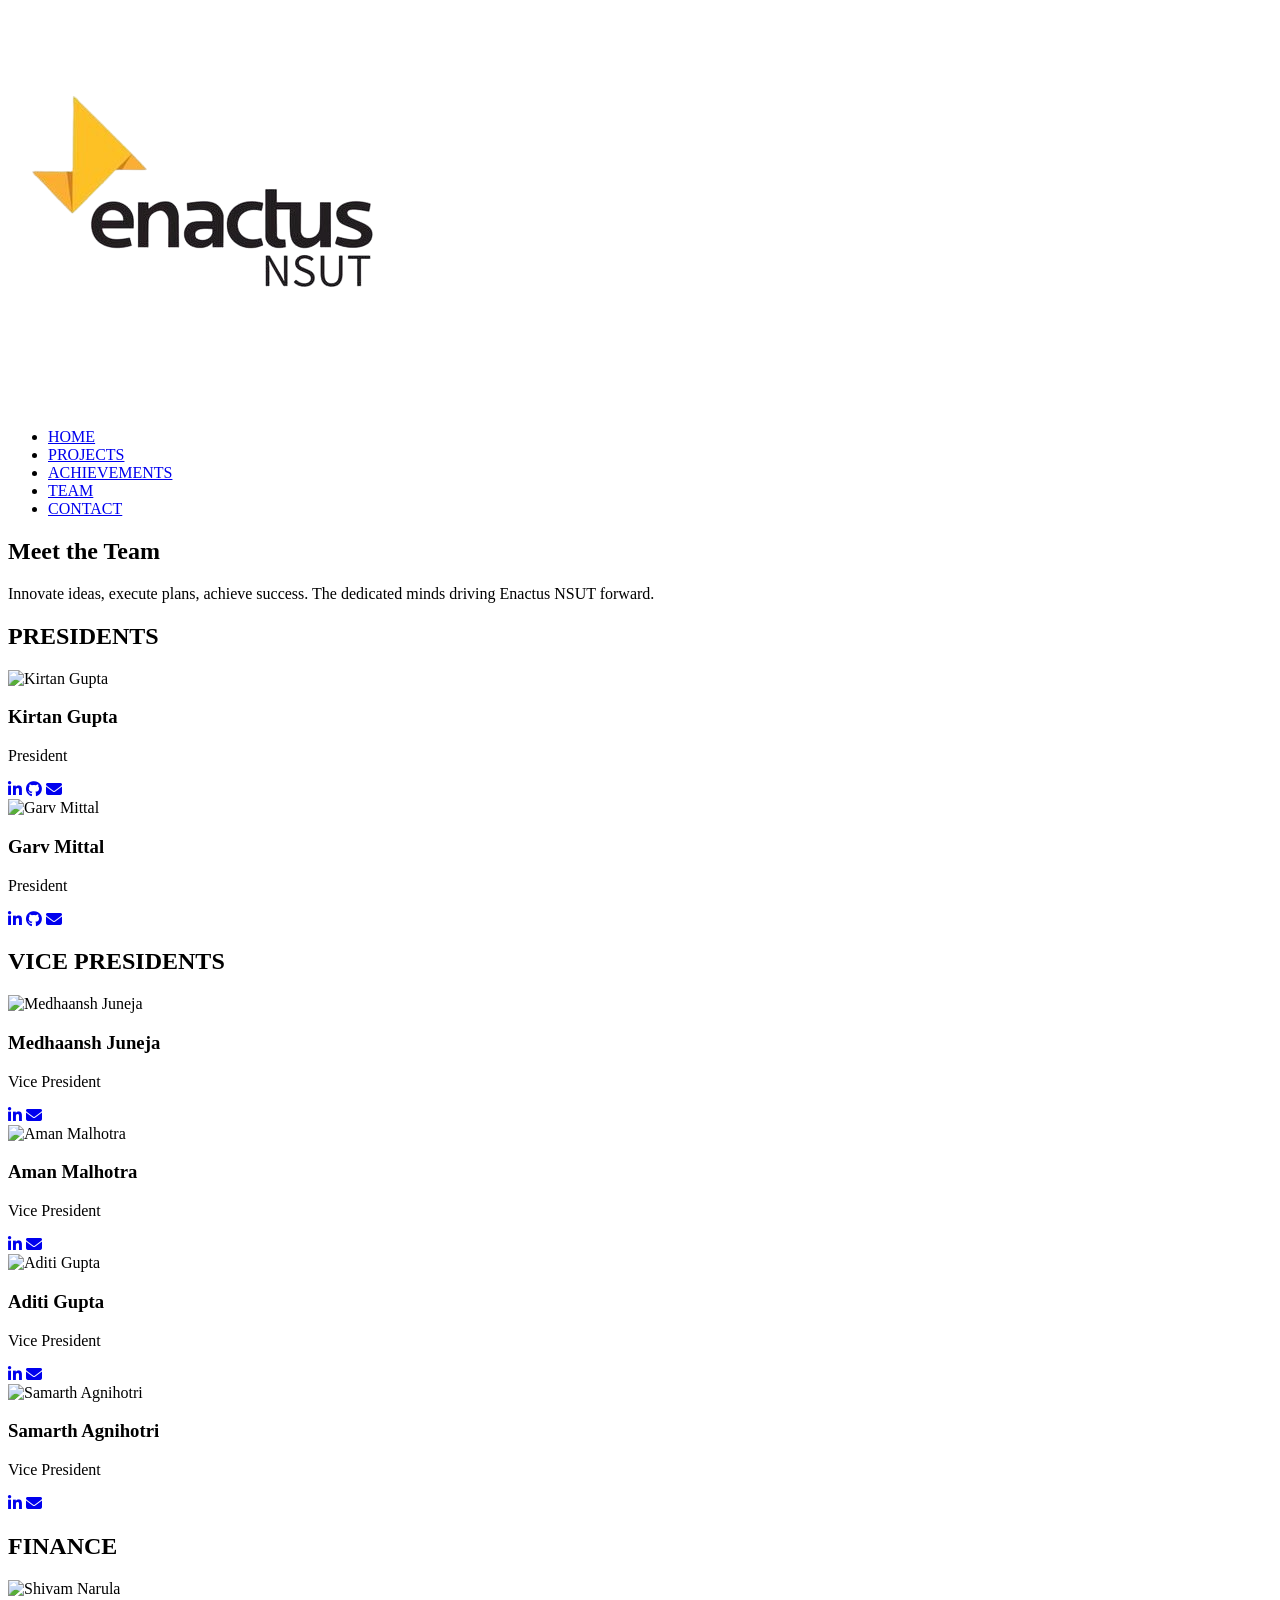
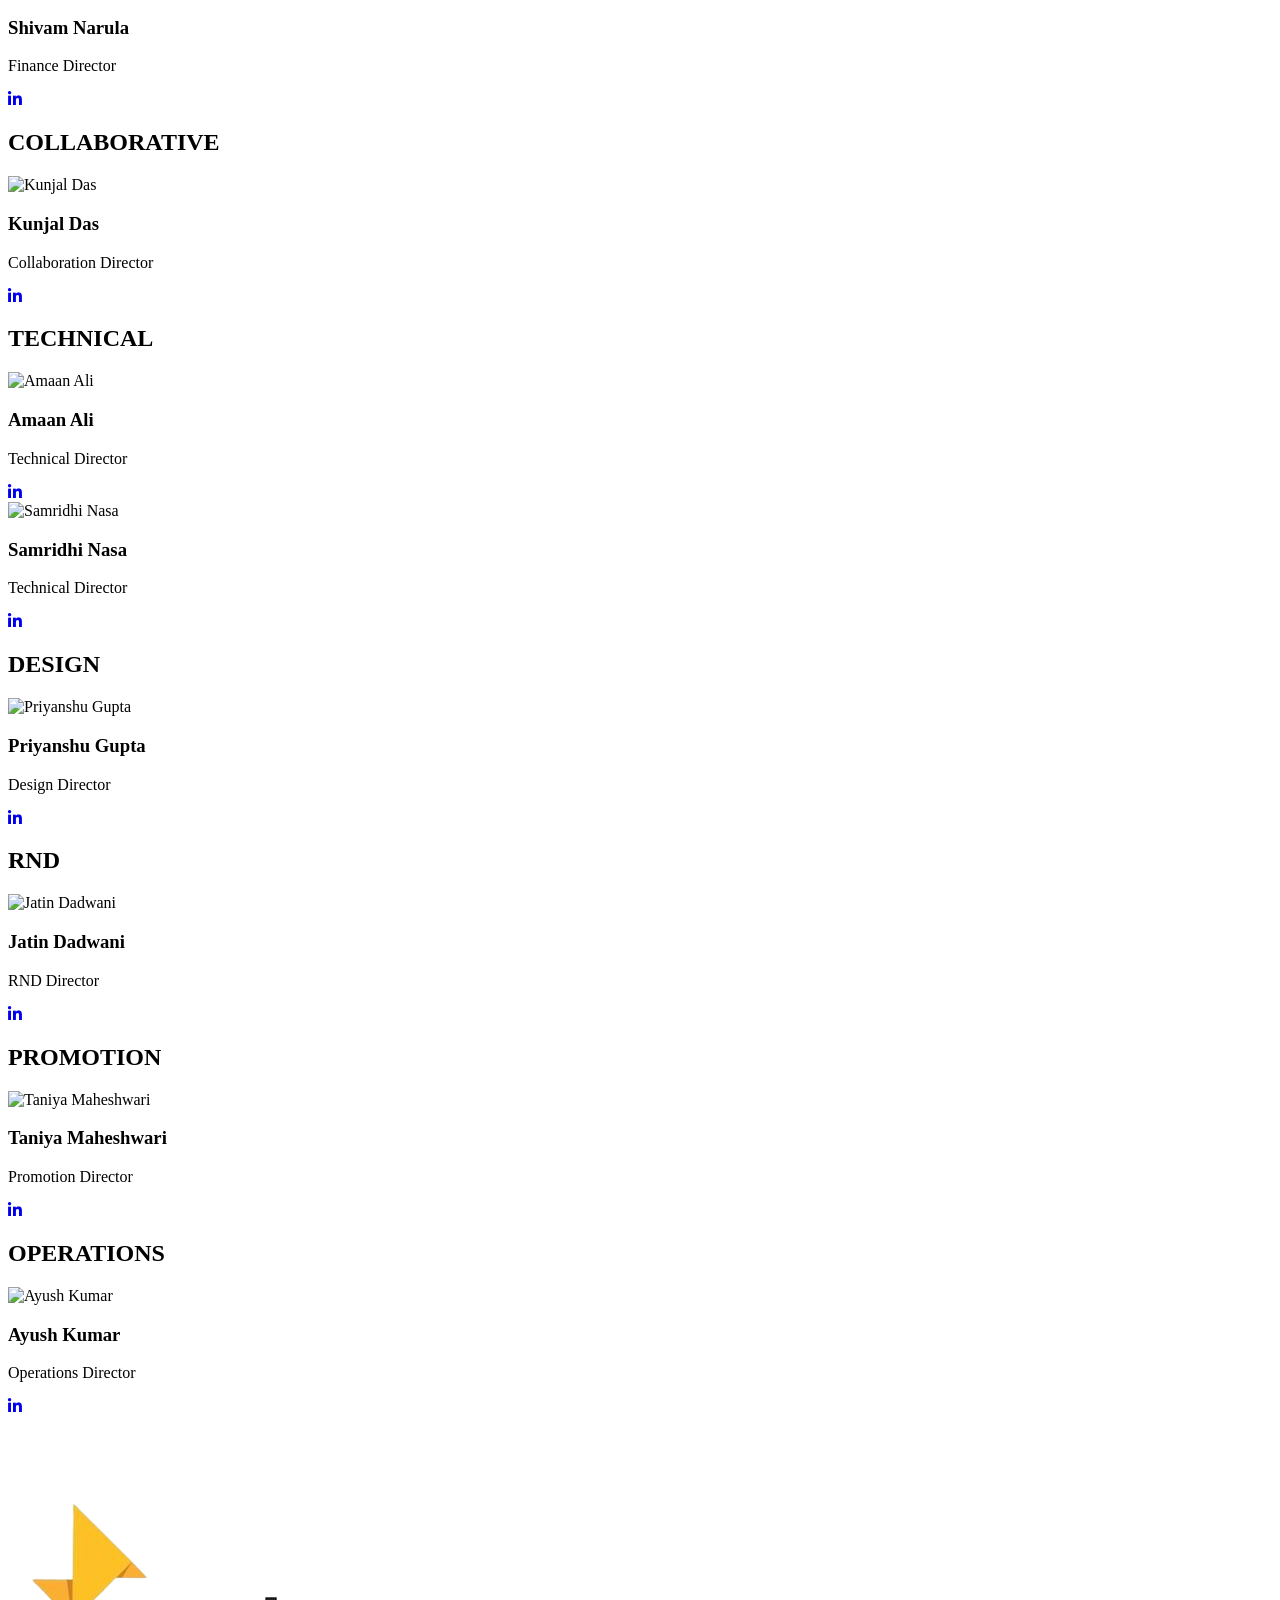
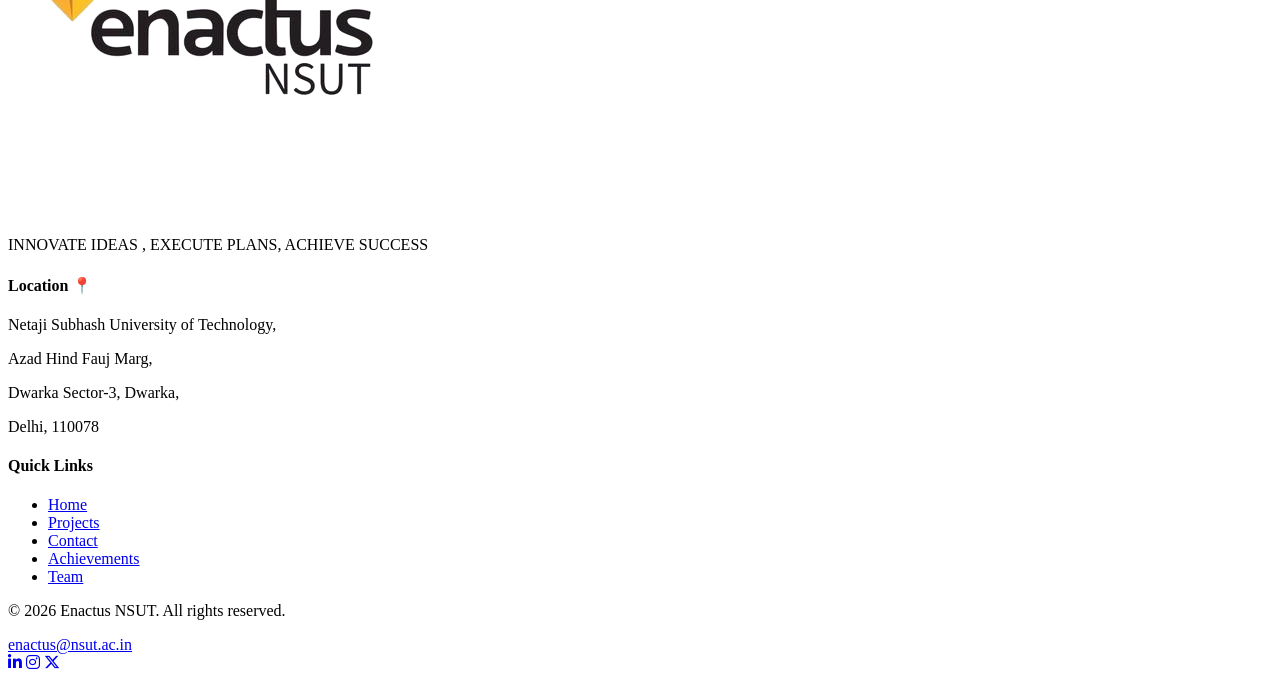
==== index.html @ 81d7d092 "Rename Team page redesign.html to index.html" ====
<!DOCTYPE html>
<html lang="en">
<head>
    <meta charset="UTF-8">
    <meta name="viewport" content="width=device-width, initial-scale=1.0">
    <title>Enactus NSUT - Team</title>
    <link rel="stylesheet" href="style.css">
    <link rel="stylesheet" href="https://cdnjs.cloudflare.com/ajax/libs/font-awesome/6.4.0/css/all.min.css">
</head>
<body>

<header class="navbar">
    <div class="container nav-container">
        <a href="#" class="nav-logo">
            <img src="enacLogo.jpg" alt="Enactus NSUT Logo">
        </a>
        <nav>
            <ul class="nav-links">
                <li><a href="#">HOME</a></li>
                <li><a href="#">PROJECTS</a></li>
                <li><a href="#">ACHIEVEMENTS</a></li>
                <li><a href="#" class="active">TEAM</a></li>
                <li><a href="#">CONTACT</a></li>
            </ul>
        </nav>
    </div>
</header>

<main>
    <section class="team-section">
        <div class="container">
            <h1 class="main-title">Meet the Team</h1>
            <p class="section-subtitle">Innovate ideas, execute plans, achieve success. The dedicated minds driving Enactus NSUT forward.</p>

            <div class="category-block">
                <h2 class="category-title">PRESIDENTS</h2>
                <div class="team-cards-grid">
                    <div class="team-card">
                        <div class="card-image"><img src="images/kirtan.JPG" alt="Kirtan Gupta"></div>
                        <div class="card-content">
                            <h3>Kirtan Gupta</h3>
                            <p class="role">President</p>
                            <div class="social-links">
                                <a href="#" class="social-icon"><i class="fab fa-linkedin-in"></i></a>
                                <a href="#" class="social-icon"><i class="fab fa-github"></i></a>
                                <a href="#" class="social-icon"><i class="fas fa-envelope"></i></a>
                            </div>
                        </div>
                    </div>
                    <div class="team-card">
                        <div class="card-image"><img src="images/garv.jpg" alt="Garv Mittal"></div>
                        <div class="card-content" >
                            <h3>Garv Mittal</h3>
                            <p class="role">President</p>
                            <div class="social-links">
                                <a href="#" class="social-icon"><i class="fab fa-linkedin-in"></i></a>
                                <a href="#" class="social-icon"><i class="fab fa-github"></i></a>
                                <a href="#" class="social-icon"><i class="fas fa-envelope"></i></a>
                            </div>
                        </div>
                    </div>
                </div>
            </div>

            <div class="category-block">
                <h2 class="category-title">VICE PRESIDENTS</h2>
                <div class="team-cards-grid">
                    <div class="team-card">
                        <div class="card-image"><img src="images/medhaansh.jpg" alt="Medhaansh Juneja"></div>
                        <div class="card-content">
                            <h3>Medhaansh Juneja</h3><p class="role">Vice President</p>
                            <div class="social-links">
                                <a href="#" class="social-icon"><i class="fab fa-linkedin-in"></i></a>
                                <a href="#" class="social-icon"><i class="fas fa-envelope"></i></a>
                            </div>
                        </div>
                    </div>
                    <div class="team-card">
                        <div class="card-image"><img src="images/aman.jpg" alt="Aman Malhotra"></div>
                        <div class="card-content">
                            <h3>Aman Malhotra</h3><p class="role">Vice President</p>
                            <div class="social-links">
                                <a href="#" class="social-icon"><i class="fab fa-linkedin-in"></i></a>
                                <a href="#" class="social-icon"><i class="fas fa-envelope"></i></a>
                            </div>
                        </div>
                    </div>
                    <div class="team-card">
                        <div class="card-image"><img src="images/aditi.jpg" alt="Aditi Gupta"></div>
                        <div class="card-content">
                            <h3>Aditi Gupta</h3><p class="role">Vice President</p>
                            <div class="social-links">
                                <a href="#" class="social-icon"><i class="fab fa-linkedin-in"></i></a>
                                <a href="#" class="social-icon"><i class="fas fa-envelope"></i></a>
                            </div>
                        </div>
                    </div>
                    <div class="team-card">
                        <div class="card-image"><img src="images/samarth.JPG" alt="Samarth Agnihotri"></div>
                        <div class="card-content">
                            <h3>Samarth Agnihotri</h3><p class="role">Vice President</p>
                            <div class="social-links">
                                <a href="#" class="social-icon"><i class="fab fa-linkedin-in"></i></a>
                                <a href="#" class="social-icon"><i class="fas fa-envelope"></i></a>
                            </div>
                        </div>
                    </div>
                </div>
            </div>

            <div class="category-block">
                <h2 class="category-title">FINANCE</h2>
                <div class="team-cards-grid">
                    <div class="team-card">
                        <div class="card-image"><img src="images/shivam.jpg" alt="Shivam Narula"></div>
                        <div class="card-content">
                            <h3>Shivam Narula</h3><p class="role">Finance Director</p>
                            <div class="social-links"><a href="#" class="social-icon"><i class="fab fa-linkedin-in"></i></a></div>
                        </div>
                    </div>
                </div>
            </div>

            <div class="category-block">
                <h2 class="category-title">COLLABORATIVE</h2>
                <div class="team-cards-grid">
                    <div class="team-card">
                        <div class="card-image"><img src="images/kunjal.jpg" alt="Kunjal Das"></div>
                        <div class="card-content">
                            <h3>Kunjal Das</h3><p class="role">Collaboration Director</p>
                            <div class="social-links"><a href="#" class="social-icon"><i class="fab fa-linkedin-in"></i></a></div>
                        </div>
                    </div>
                </div>
            </div>

            <div class="category-block">
                <h2 class="category-title">TECHNICAL</h2>
                <div class="team-cards-grid">
                    <div class="team-card">
                        <div class="card-image"><img src="images/Amaan.jpg" alt="Amaan Ali"></div>
                        <div class="card-content">
                            <h3>Amaan Ali</h3><p class="role">Technical Director</p>
                            <div class="social-links"><a href="#" class="social-icon"><i class="fab fa-linkedin-in"></i></a></div>
                        </div>
                    </div>
                    <div class="team-card">
                        <div class="card-image"><img src="images/samridhi.jpg" alt="Samridhi Nasa"></div>
                        <div class="card-content">
                            <h3>Samridhi Nasa</h3><p class="role">Technical Director</p>
                            <div class="social-links"><a href="#" class="social-icon"><i class="fab fa-linkedin-in"></i></a></div>
                        </div>
                    </div>
                </div>
            </div>

            <div class="category-block">
                <h2 class="category-title">DESIGN</h2>
                <div class="team-cards-grid">
                    <div class="team-card">
                        <div class="card-image"><img src="images/priyanshu.jpg" alt="Priyanshu Gupta"></div>
                        <div class="card-content">
                            <h3>Priyanshu Gupta</h3><p class="role">Design Director</p>
                            <div class="social-links"><a href="#" class="social-icon"><i class="fab fa-linkedin-in"></i></a></div>
                        </div>
                    </div>
                </div>
            </div>

            <div class="category-block">
                <h2 class="category-title">RND</h2>
                <div class="team-cards-grid">
                    <div class="team-card">
                        <div class="card-image"><img src="images/jatin.jpg" alt="Jatin Dadwani"></div>
                        <div class="card-content">
                            <h3>Jatin Dadwani</h3><p class="role">RND Director</p>
                            <div class="social-links"><a href="#" class="social-icon"><i class="fab fa-linkedin-in"></i></a></div>
                        </div>
                    </div>
                </div>
            </div>

            <div class="category-block">
                <h2 class="category-title">PROMOTION</h2>
                <div class="team-cards-grid">
                    <div class="team-card">
                        <div class="card-image"><img src="images/taniya.jpeg" alt="Taniya Maheshwari"></div>
                        <div class="card-content">
                            <h3>Taniya Maheshwari</h3><p class="role">Promotion Director</p>
                            <div class="social-links"><a href="#" class="social-icon"><i class="fab fa-linkedin-in"></i></a></div>
                        </div>
                    </div>
                </div>
            </div>

            <div class="category-block">
                <h2 class="category-title">OPERATIONS</h2>
                <div class="team-cards-grid">
                    <div class="team-card">
                        <div class="card-image"><img src="images/ayush.jpg" alt="Ayush Kumar"></div>
                        <div class="card-content">
                            <h3>Ayush Kumar</h3><p class="role">Operations Director</p>
                            <div class="social-links"><a href="#" class="social-icon"><i class="fab fa-linkedin-in"></i></a></div>
                        </div>
                    </div>
                </div>
            </div>

        </div>
    </section>
</main>

<footer class="footer">
    <div class="container footer-content-grid">
        <div class="footer-col logo-slogan-col">
            <div class="footer-logo">
                <img src="enacLogo.jpg" alt="Enactus NSUT Logo">
            </div>
            <p class="slogan-text">
                INNOVATE <span class="highlight">IDEAS</span> , EXECUTE <span class="highlight">PLANS</span>, ACHIEVE <span class="highlight">SUCCESS</span>
            </p>
        </div>
        <div class="footer-col location-col">
            <h4 class="footer-title">Location <span class="loc-pin">📍</span></h4>
            <p>Netaji Subhash University of Technology,</p>
            <p>Azad Hind Fauj Marg,</p>
            <p>Dwarka Sector-3, Dwarka,</p>
            <p>Delhi, 110078</p>
        </div>
        <div class="footer-col quick-links-col">
            <h4 class="footer-title">Quick Links</h4>
            <ul>
                <li><a href="#">Home</a></li>
                <li><a href="#">Projects</a></li>
                <li><a href="#">Contact</a></li>
                <li><a href="#">Achievements</a></li>
                <li><a href="#">Team</a></li>
            </ul>
        </div>
    </div>

    <div class="container footer-bottom-bar">
        <p>&copy; 2026 Enactus NSUT. All rights reserved.</p>
        <div class="contact-socials">
            <a href="mailto:enactus@nsut.ac.in">enactus@nsut.ac.in</a>
            <div class="social-icons">
                <a href="#" class="social-link"><i class="fab fa-linkedin-in"></i></a>
                <a href="#" class="social-link"><i class="fab fa-instagram"></i></a>
                <a href="#" class="social-link"><i class="fab fa-x-twitter"></i></a>
            </div>
        </div>
    </div>
</footer>

</body>
</html>
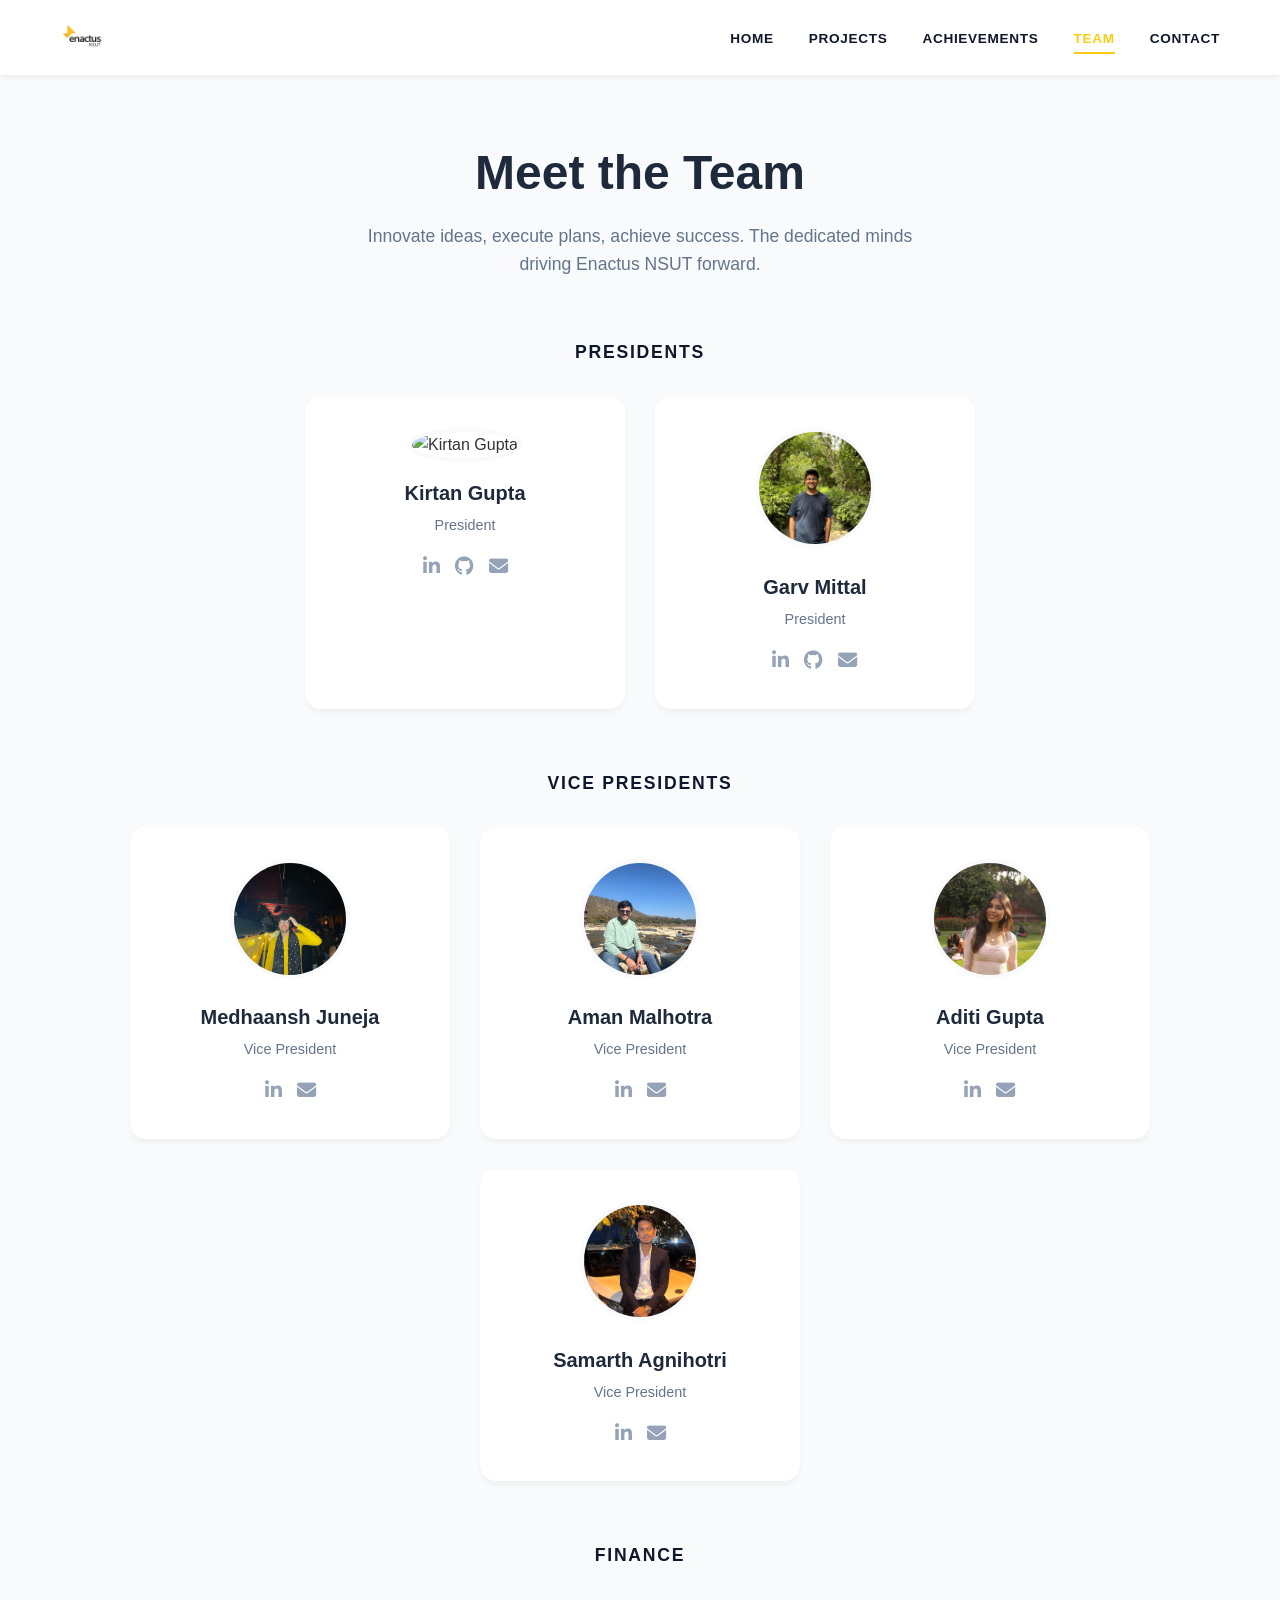
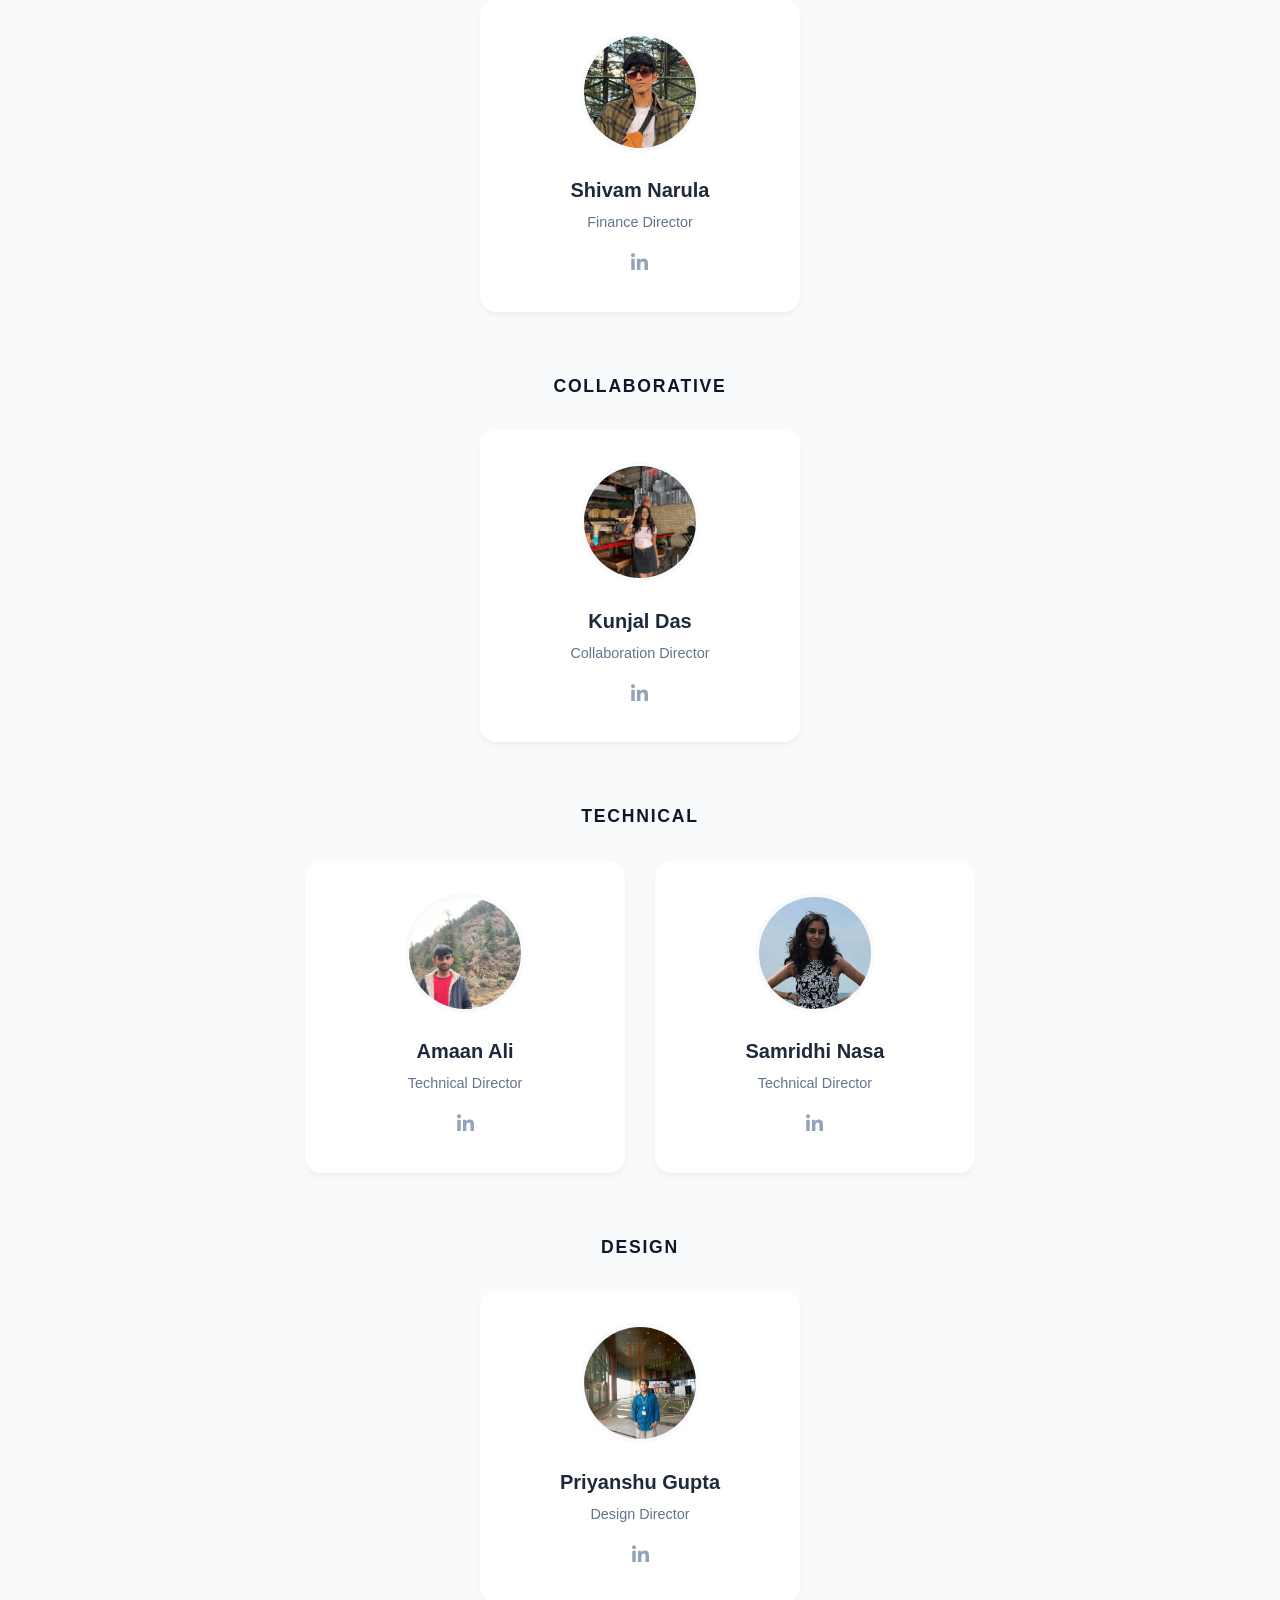
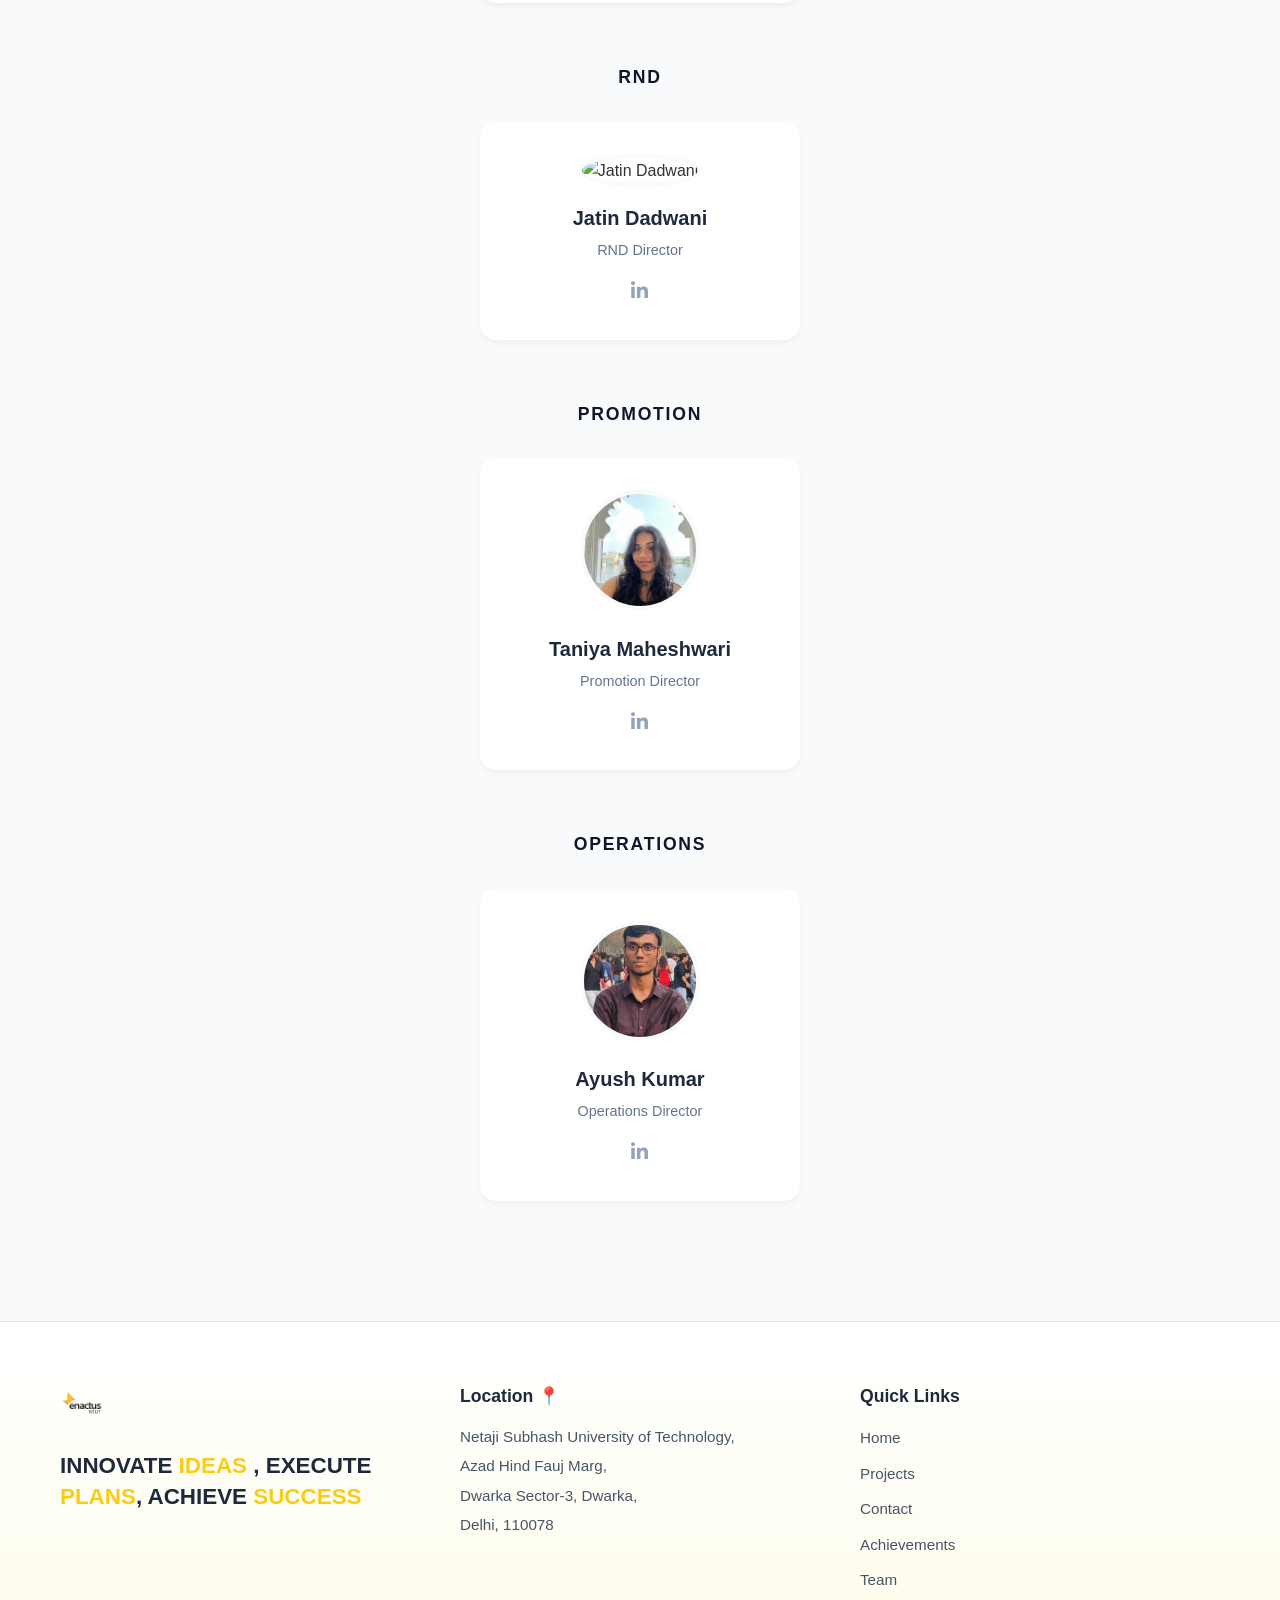
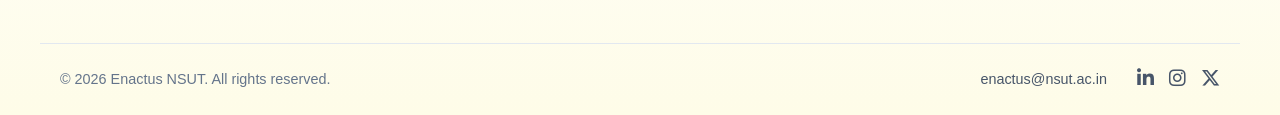
==== commit 07b71fb3: "Update image paths to use 'Images' directory" ====
--- a/index.html
+++ b/index.html
@@ -36,7 +36,7 @@
                 <h2 class="category-title">PRESIDENTS</h2>
                 <div class="team-cards-grid">
                     <div class="team-card">
-                        <div class="card-image"><img src="images/kirtan.JPG" alt="Kirtan Gupta"></div>
+                        <div class="card-image"><img src="Images/kirtan.JPG" alt="Kirtan Gupta"></div>
                         <div class="card-content">
                             <h3>Kirtan Gupta</h3>
                             <p class="role">President</p>
@@ -48,7 +48,7 @@
                         </div>
                     </div>
                     <div class="team-card">
-                        <div class="card-image"><img src="images/garv.jpg" alt="Garv Mittal"></div>
+                        <div class="card-image"><img src="Images/garv.jpg" alt="Garv Mittal"></div>
                         <div class="card-content" >
                             <h3>Garv Mittal</h3>
                             <p class="role">President</p>
@@ -66,7 +66,7 @@
                 <h2 class="category-title">VICE PRESIDENTS</h2>
                 <div class="team-cards-grid">
                     <div class="team-card">
-                        <div class="card-image"><img src="images/medhaansh.jpg" alt="Medhaansh Juneja"></div>
+                        <div class="card-image"><img src="Images/medhaansh.jpg" alt="Medhaansh Juneja"></div>
                         <div class="card-content">
                             <h3>Medhaansh Juneja</h3><p class="role">Vice President</p>
                             <div class="social-links">
@@ -76,7 +76,7 @@
                         </div>
                     </div>
                     <div class="team-card">
-                        <div class="card-image"><img src="images/aman.jpg" alt="Aman Malhotra"></div>
+                        <div class="card-image"><img src="Images/aman.jpg" alt="Aman Malhotra"></div>
                         <div class="card-content">
                             <h3>Aman Malhotra</h3><p class="role">Vice President</p>
                             <div class="social-links">
@@ -86,7 +86,7 @@
                         </div>
                     </div>
                     <div class="team-card">
-                        <div class="card-image"><img src="images/aditi.jpg" alt="Aditi Gupta"></div>
+                        <div class="card-image"><img src="Images/aditi.jpg" alt="Aditi Gupta"></div>
                         <div class="card-content">
                             <h3>Aditi Gupta</h3><p class="role">Vice President</p>
                             <div class="social-links">
@@ -96,7 +96,7 @@
                         </div>
                     </div>
                     <div class="team-card">
-                        <div class="card-image"><img src="images/samarth.JPG" alt="Samarth Agnihotri"></div>
+                        <div class="card-image"><img src="Images/samarth.JPG" alt="Samarth Agnihotri"></div>
                         <div class="card-content">
                             <h3>Samarth Agnihotri</h3><p class="role">Vice President</p>
                             <div class="social-links">
@@ -112,7 +112,7 @@
                 <h2 class="category-title">FINANCE</h2>
                 <div class="team-cards-grid">
                     <div class="team-card">
-                        <div class="card-image"><img src="images/shivam.jpg" alt="Shivam Narula"></div>
+                        <div class="card-image"><img src="Images/shivam.jpg" alt="Shivam Narula"></div>
                         <div class="card-content">
                             <h3>Shivam Narula</h3><p class="role">Finance Director</p>
                             <div class="social-links"><a href="#" class="social-icon"><i class="fab fa-linkedin-in"></i></a></div>
@@ -125,7 +125,7 @@
                 <h2 class="category-title">COLLABORATIVE</h2>
                 <div class="team-cards-grid">
                     <div class="team-card">
-                        <div class="card-image"><img src="images/kunjal.jpg" alt="Kunjal Das"></div>
+                        <div class="card-image"><img src="Images/kunjal.jpg" alt="Kunjal Das"></div>
                         <div class="card-content">
                             <h3>Kunjal Das</h3><p class="role">Collaboration Director</p>
                             <div class="social-links"><a href="#" class="social-icon"><i class="fab fa-linkedin-in"></i></a></div>
@@ -138,14 +138,14 @@
                 <h2 class="category-title">TECHNICAL</h2>
                 <div class="team-cards-grid">
                     <div class="team-card">
-                        <div class="card-image"><img src="images/Amaan.jpg" alt="Amaan Ali"></div>
+                        <div class="card-image"><img src="Images/Amaan.jpg" alt="Amaan Ali"></div>
                         <div class="card-content">
                             <h3>Amaan Ali</h3><p class="role">Technical Director</p>
                             <div class="social-links"><a href="#" class="social-icon"><i class="fab fa-linkedin-in"></i></a></div>
                         </div>
                     </div>
                     <div class="team-card">
-                        <div class="card-image"><img src="images/samridhi.jpg" alt="Samridhi Nasa"></div>
+                        <div class="card-image"><img src="Images/samridhi.jpg" alt="Samridhi Nasa"></div>
                         <div class="card-content">
                             <h3>Samridhi Nasa</h3><p class="role">Technical Director</p>
                             <div class="social-links"><a href="#" class="social-icon"><i class="fab fa-linkedin-in"></i></a></div>
@@ -158,7 +158,7 @@
                 <h2 class="category-title">DESIGN</h2>
                 <div class="team-cards-grid">
                     <div class="team-card">
-                        <div class="card-image"><img src="images/priyanshu.jpg" alt="Priyanshu Gupta"></div>
+                        <div class="card-image"><img src="Images/priyanshu.jpg" alt="Priyanshu Gupta"></div>
                         <div class="card-content">
                             <h3>Priyanshu Gupta</h3><p class="role">Design Director</p>
                             <div class="social-links"><a href="#" class="social-icon"><i class="fab fa-linkedin-in"></i></a></div>
@@ -171,7 +171,7 @@
                 <h2 class="category-title">RND</h2>
                 <div class="team-cards-grid">
                     <div class="team-card">
-                        <div class="card-image"><img src="images/jatin.jpg" alt="Jatin Dadwani"></div>
+                        <div class="card-image"><img src="Images/jatin.jpg" alt="Jatin Dadwani"></div>
                         <div class="card-content">
                             <h3>Jatin Dadwani</h3><p class="role">RND Director</p>
                             <div class="social-links"><a href="#" class="social-icon"><i class="fab fa-linkedin-in"></i></a></div>
@@ -184,7 +184,7 @@
                 <h2 class="category-title">PROMOTION</h2>
                 <div class="team-cards-grid">
                     <div class="team-card">
-                        <div class="card-image"><img src="images/taniya.jpeg" alt="Taniya Maheshwari"></div>
+                        <div class="card-image"><img src="Images/taniya.jpeg" alt="Taniya Maheshwari"></div>
                         <div class="card-content">
                             <h3>Taniya Maheshwari</h3><p class="role">Promotion Director</p>
                             <div class="social-links"><a href="#" class="social-icon"><i class="fab fa-linkedin-in"></i></a></div>
@@ -197,7 +197,7 @@
                 <h2 class="category-title">OPERATIONS</h2>
                 <div class="team-cards-grid">
                     <div class="team-card">
-                        <div class="card-image"><img src="images/ayush.jpg" alt="Ayush Kumar"></div>
+                        <div class="card-image"><img src="Images/ayush.jpg" alt="Ayush Kumar"></div>
                         <div class="card-content">
                             <h3>Ayush Kumar</h3><p class="role">Operations Director</p>
                             <div class="social-links"><a href="#" class="social-icon"><i class="fab fa-linkedin-in"></i></a></div>
--- a/style.css
+++ b/style.css
@@ -0,0 +1,99 @@
+/* --- Global Styles --- */
+* { box-sizing: border-box; margin: 0; padding: 0; }
+body { font-family: 'Segoe UI', Tahoma, Geneva, Verdana, sans-serif; color: #333; line-height: 1.6; background-color: #f8fafc; }
+.container { max-width: 1200px; margin: 0 auto; padding: 0 20px; }
+
+/* --- Navigation Bar --- */
+.navbar { background-color: #ffffff; box-shadow: 0 4px 6px -1px rgba(0, 0, 0, 0.05); position: sticky; top: 0; z-index: 1000; padding: 15px 0; }
+.nav-container { display: flex; justify-content: space-between; align-items: center; }
+.nav-logo img { height: 45px; width: auto; display: block; }
+.nav-links { list-style: none; display: flex; gap: 35px; margin: 0; padding: 0; }
+.nav-links a { text-decoration: none; color: #0f172a; font-weight: 600; font-size: 0.85rem; letter-spacing: 0.05em; padding-bottom: 6px; border-bottom: 2px solid transparent; transition: all 0.2s ease; }
+.nav-links a:hover, .nav-links a.active { color: #facc15; }
+.nav-links a.active { border-bottom: 2px solid #facc15; }
+
+/* --- Team Section --- */
+.team-section { padding: 60px 0; text-align: center; }
+.main-title { font-size: 3rem; font-weight: 700; margin-bottom: 10px; color: #1e293b; }
+.section-subtitle { font-size: 1.1rem; color: #64748b; margin-bottom: 60px; max-width: 600px; margin-left: auto; margin-right: auto; }
+
+/* --- Category Blocks --- */
+.category-block { margin-bottom: 60px; }
+.category-title { font-size: 1.1rem; color: #0f172a; letter-spacing: 0.1em; margin-bottom: 30px; text-transform: uppercase; font-weight: 700; }
+
+
+.team-cards-grid {
+    display: flex;
+    flex-wrap: wrap;
+    justify-content: center; 
+    gap: 30px;
+}
+/* --- Team Card Styling --- */
+.team-card {
+    width: 100%;
+    max-width: 320px;
+    border: 2px solid transparent;
+    border-radius: 16px;
+    padding: 30px 20px;
+    background-color: white;
+    box-shadow: 0 4px 6px -1px rgba(0, 0, 0, 0.05);
+    transition: all 0.3s cubic-bezier(0.4, 0, 0.2, 1);
+    display: flex;
+    flex-direction: column;
+    align-items: center;
+}
+
+
+.team-card:hover {
+    transform: translateY(-8px);
+    border: 2px solid #facc15; 
+    box-shadow: 0 10px 25px -5px rgba(250, 204, 21, 0.3); 
+}
+.active-card { border: 2px solid #facc15; box-shadow: 0 10px 25px -5px rgba(250, 204, 21, 0.3); }
+.team-card:hover { transform: translateY(-8px); box-shadow: 0 20px 25px -5px rgba(0, 0, 0, 0.1), 0 10px 10px -5px rgba(0, 0, 0, 0.04); }
+
+.card-image img { width: 120px; height: 120px; border-radius: 50%; object-fit: cover; border: 4px solid #f8fafc; margin-bottom: 15px; }
+.card-content h3 { font-size: 1.25rem; color: #1e293b; margin-bottom: 5px; font-weight: 600; }
+.card-content .role { color: #64748b; margin-bottom: 15px; font-size: 0.9rem; font-weight: 500; }
+
+.social-links { display: flex; justify-content: center; gap: 15px; margin-top: auto; }
+.social-icon { color: #94a3b8; font-size: 1.2rem; transition: color 0.2s, transform 0.2s; }
+.social-icon:hover { color: #1e293b; transform: scale(1.1); }
+
+/* --- Footer --- */
+.footer { background-color: #fefce8; background-image: linear-gradient(to bottom, #ffffff, #fefce8); color: #333; padding: 60px 0 20px 0; border-top: 1px solid #e2e8f0; }
+.footer-content-grid { display: flex; justify-content: space-between; flex-wrap: wrap; gap: 40px; margin-bottom: 40px; }
+.footer-col { flex: 1; min-width: 250px; }
+.logo-slogan-col { display: flex; flex-direction: column; align-items: flex-start; }
+.footer-logo img { height: 45px; margin-bottom: 15px; }
+.slogan-text { font-weight: 700; font-size: 1.4rem; color: #1e293b; line-height: 1.4; }
+.highlight { color: #facc15; }
+
+.location-col p { font-size: 0.95rem; color: #475569; margin-bottom: 5px; }
+.footer-title { font-weight: 700; font-size: 1.1rem; color: #1e293b; margin-bottom: 15px; }
+
+.quick-links-col ul { list-style: none; }
+.quick-links-col ul li { margin-bottom: 10px; }
+.quick-links-col ul a { text-decoration: none; color: #475569; font-size: 0.95rem; transition: color 0.2s; }
+.quick-links-col ul a:hover { color: #facc15; }
+
+.footer-bottom-bar { border-top: 1px solid #e2e8f0; padding-top: 20px; display: flex; justify-content: space-between; align-items: center; font-size: 0.9rem; color: #64748b; flex-wrap: wrap; gap: 20px;}
+.contact-socials { display: flex; align-items: center; gap: 30px; }
+.contact-socials a { text-decoration: none; color: #475569; transition: color 0.2s; }
+.contact-socials a:hover { color: #facc15; }
+.social-icons { display: flex; gap: 15px; }
+.social-link { color: #0ea5e9; font-size: 1.2rem; transition: transform 0.2s; }
+.social-link:hover { transform: scale(1.15); }
+
+/* --- Responsive Adjustments --- */
+@media (max-width: 1024px) {
+    /* 2 columns on tablets */
+    .team-cards-grid { grid-template-columns: repeat(2, minmax(250px, 320px)); }
+}
+@media (max-width: 768px) {
+    /* 1 column on phones */
+    .team-cards-grid { grid-template-columns: 1fr; max-width: 350px; }
+    .nav-links { display: none; /* Add mobile menu logic here later */ }
+    .footer-content-grid { flex-direction: column; }
+    .footer-bottom-bar { flex-direction: column; text-align: center; }
+}
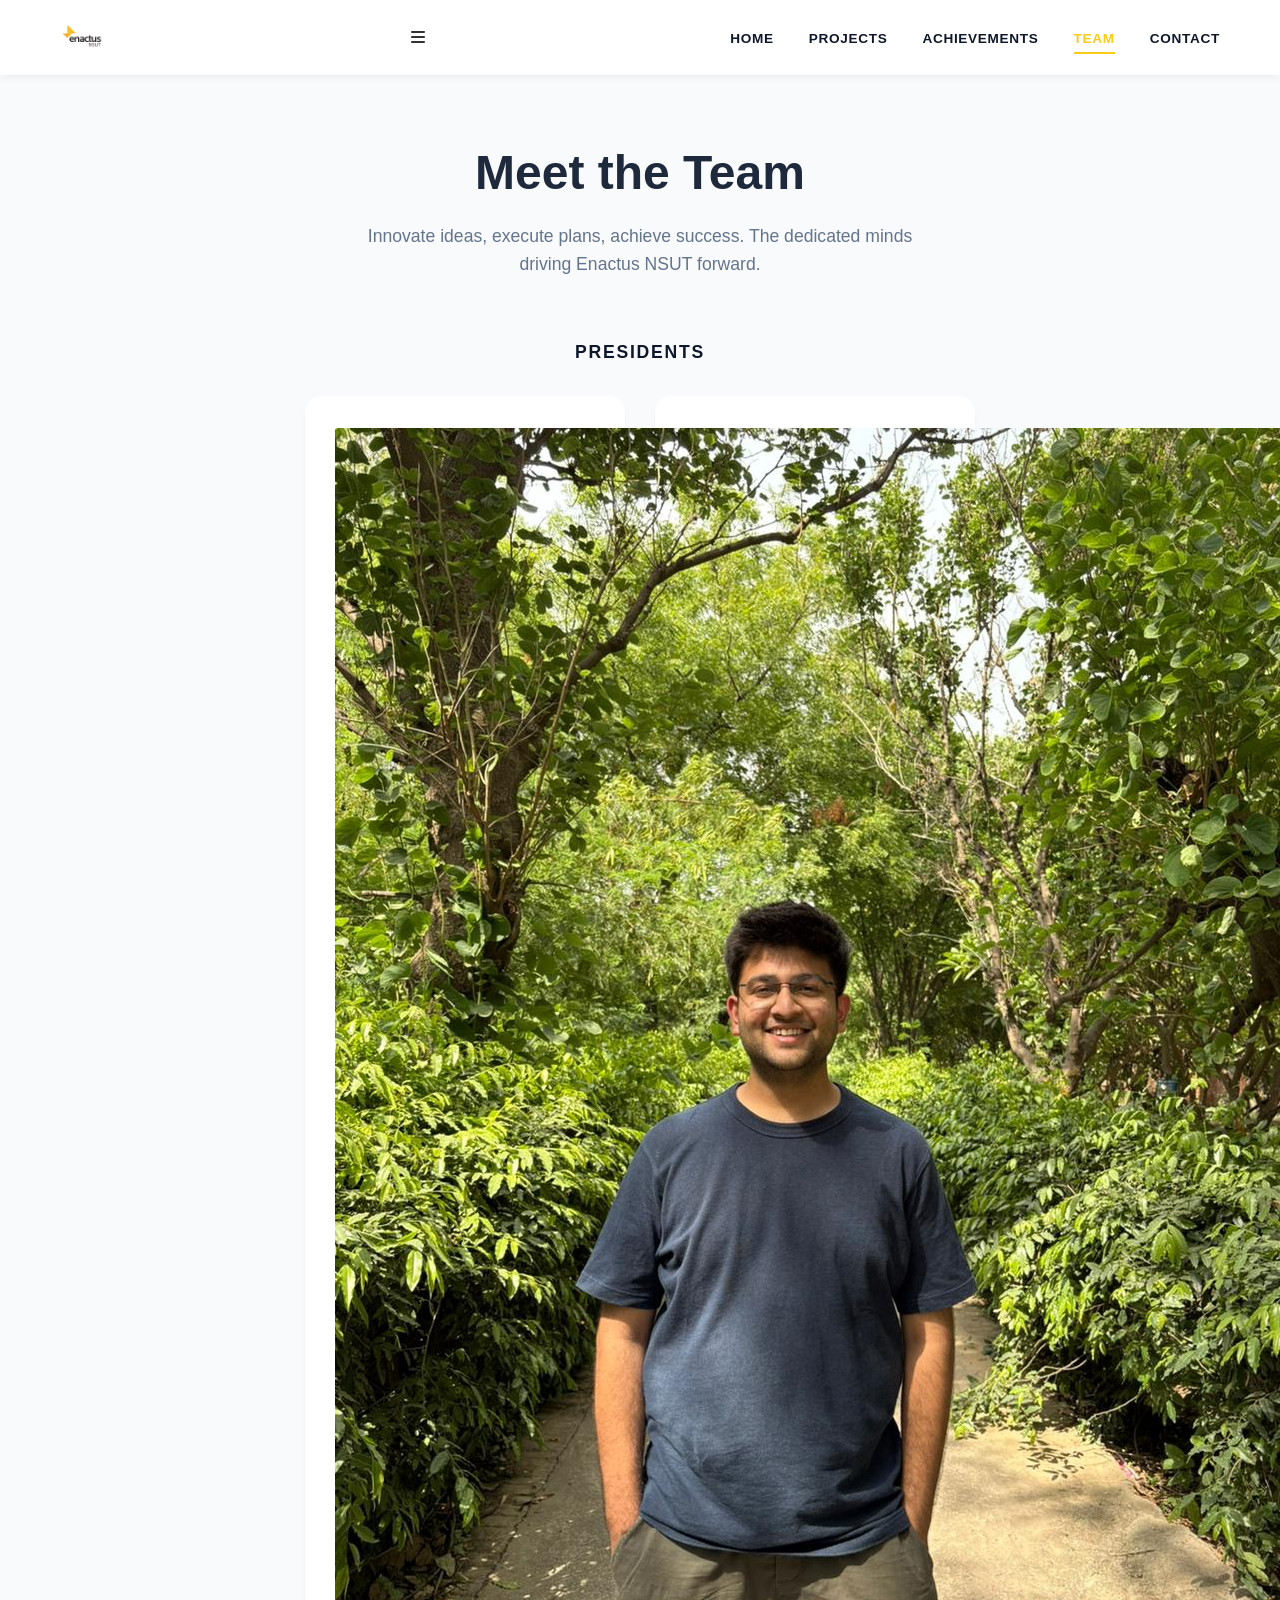
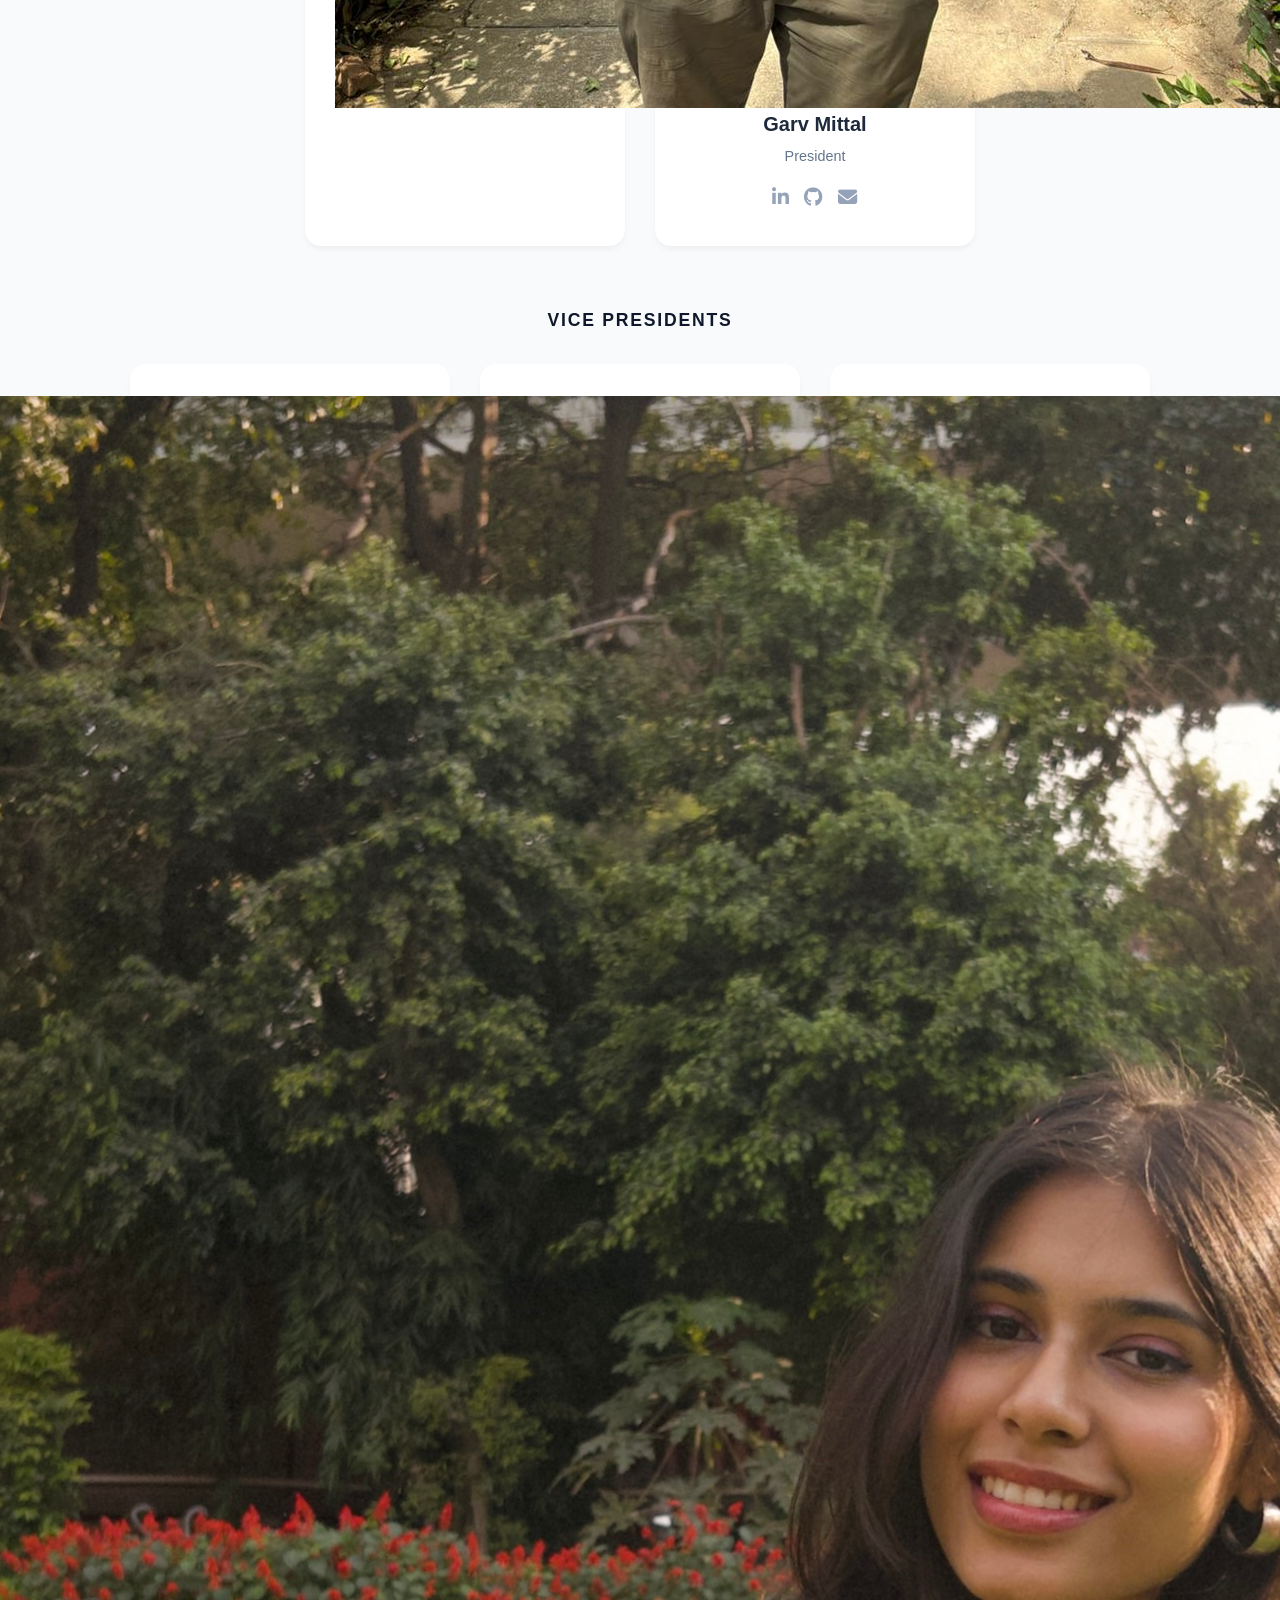
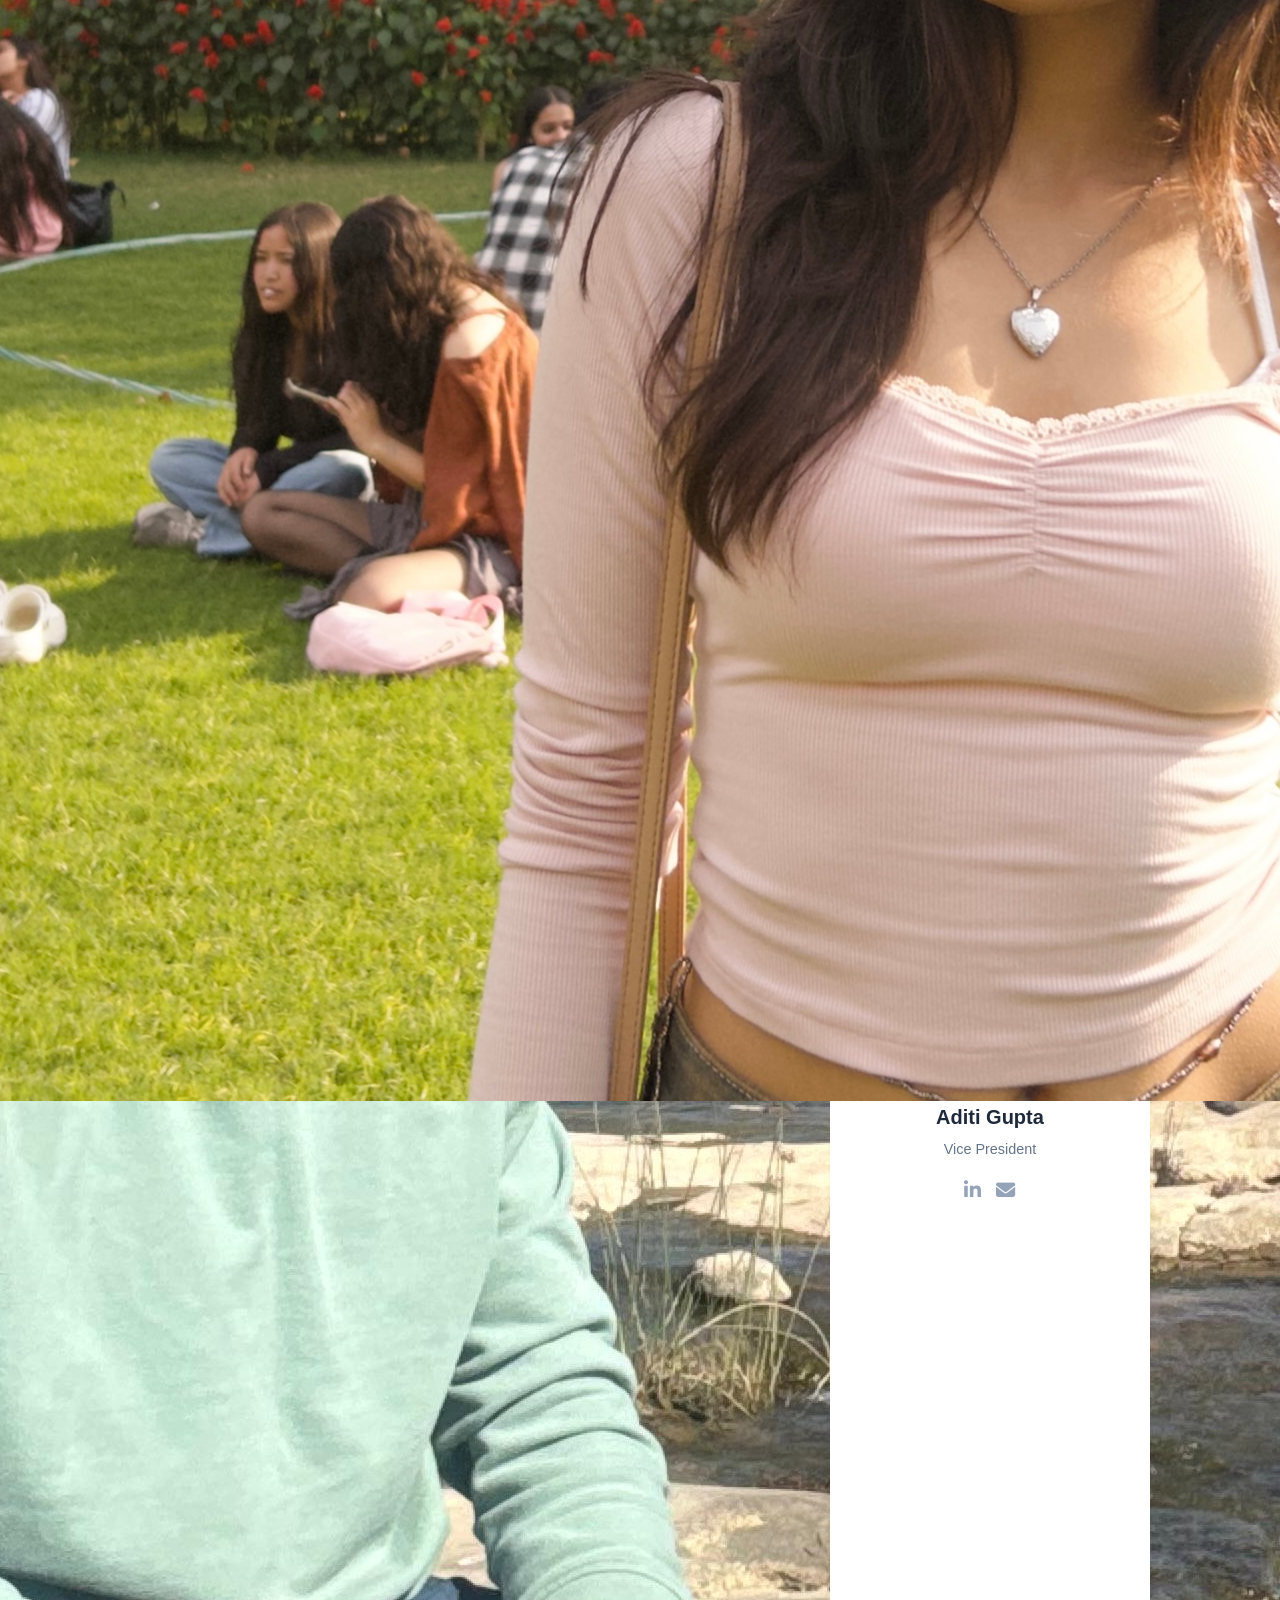
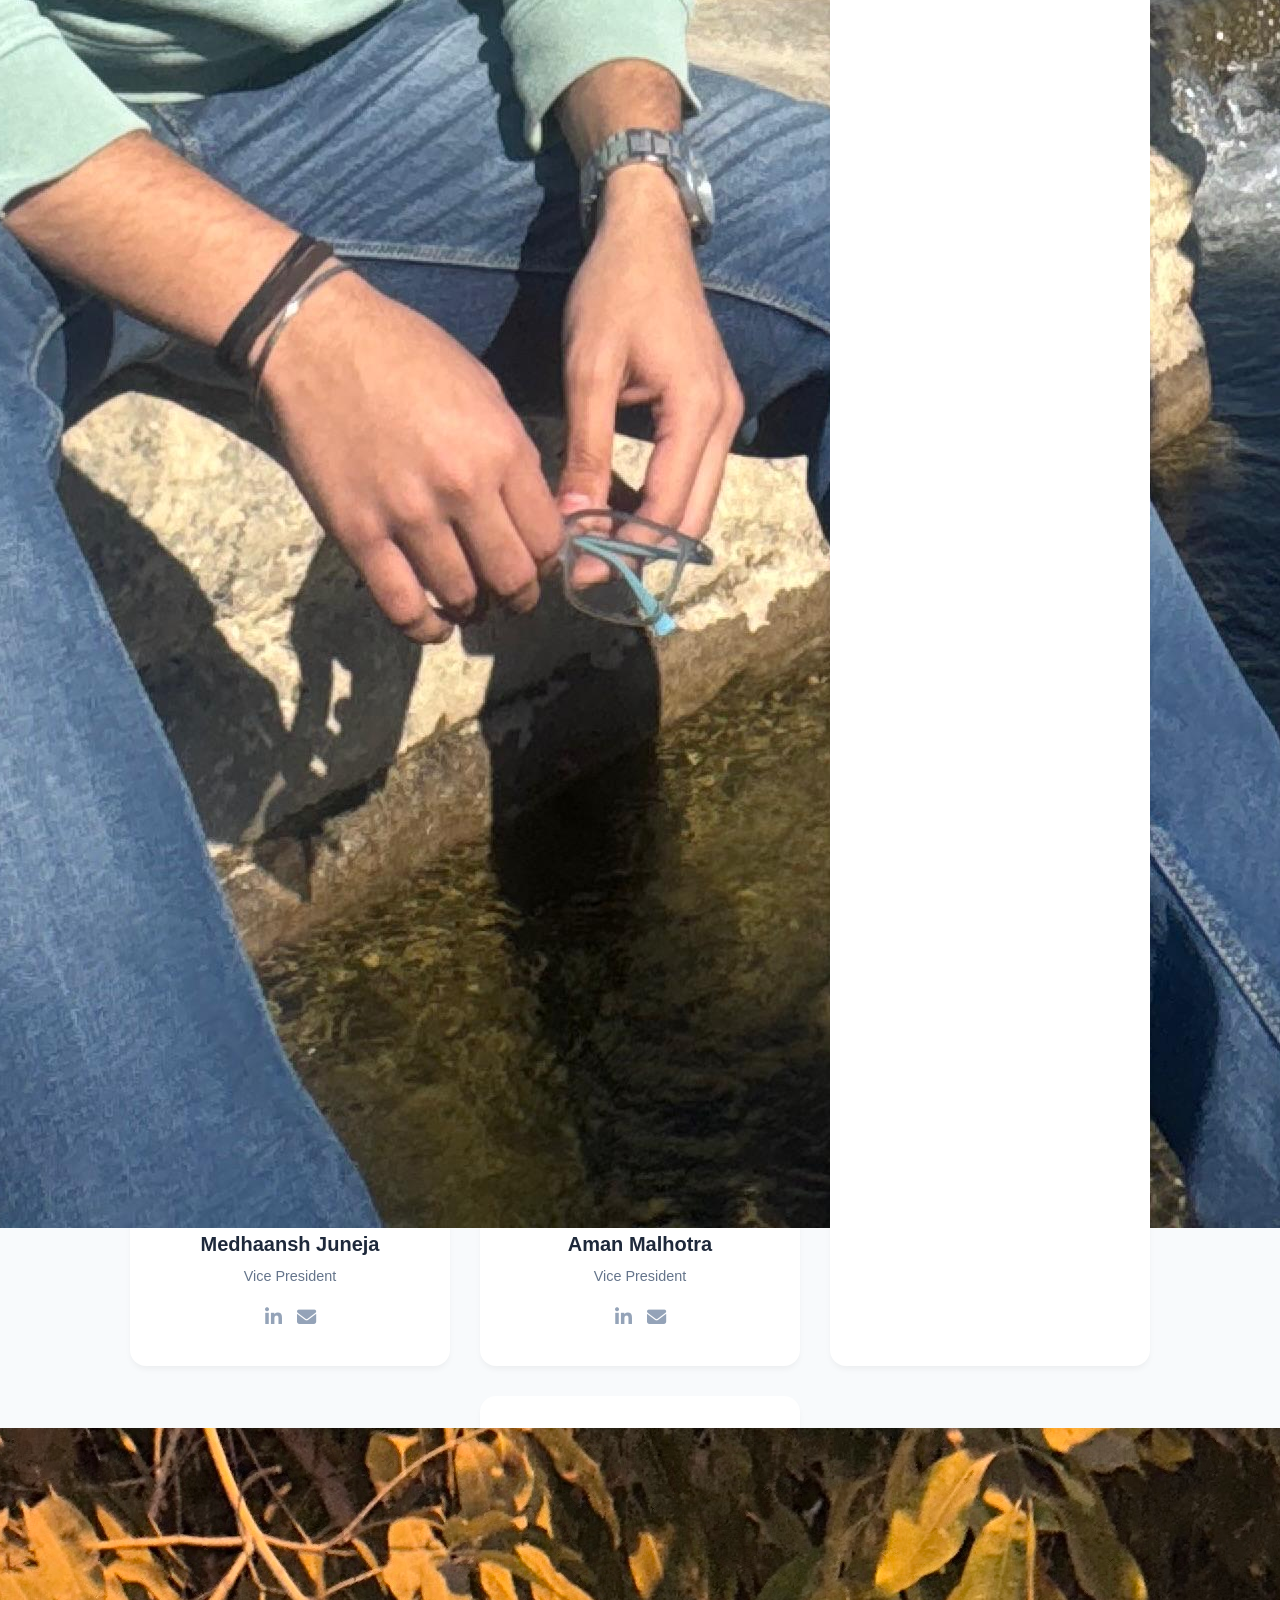
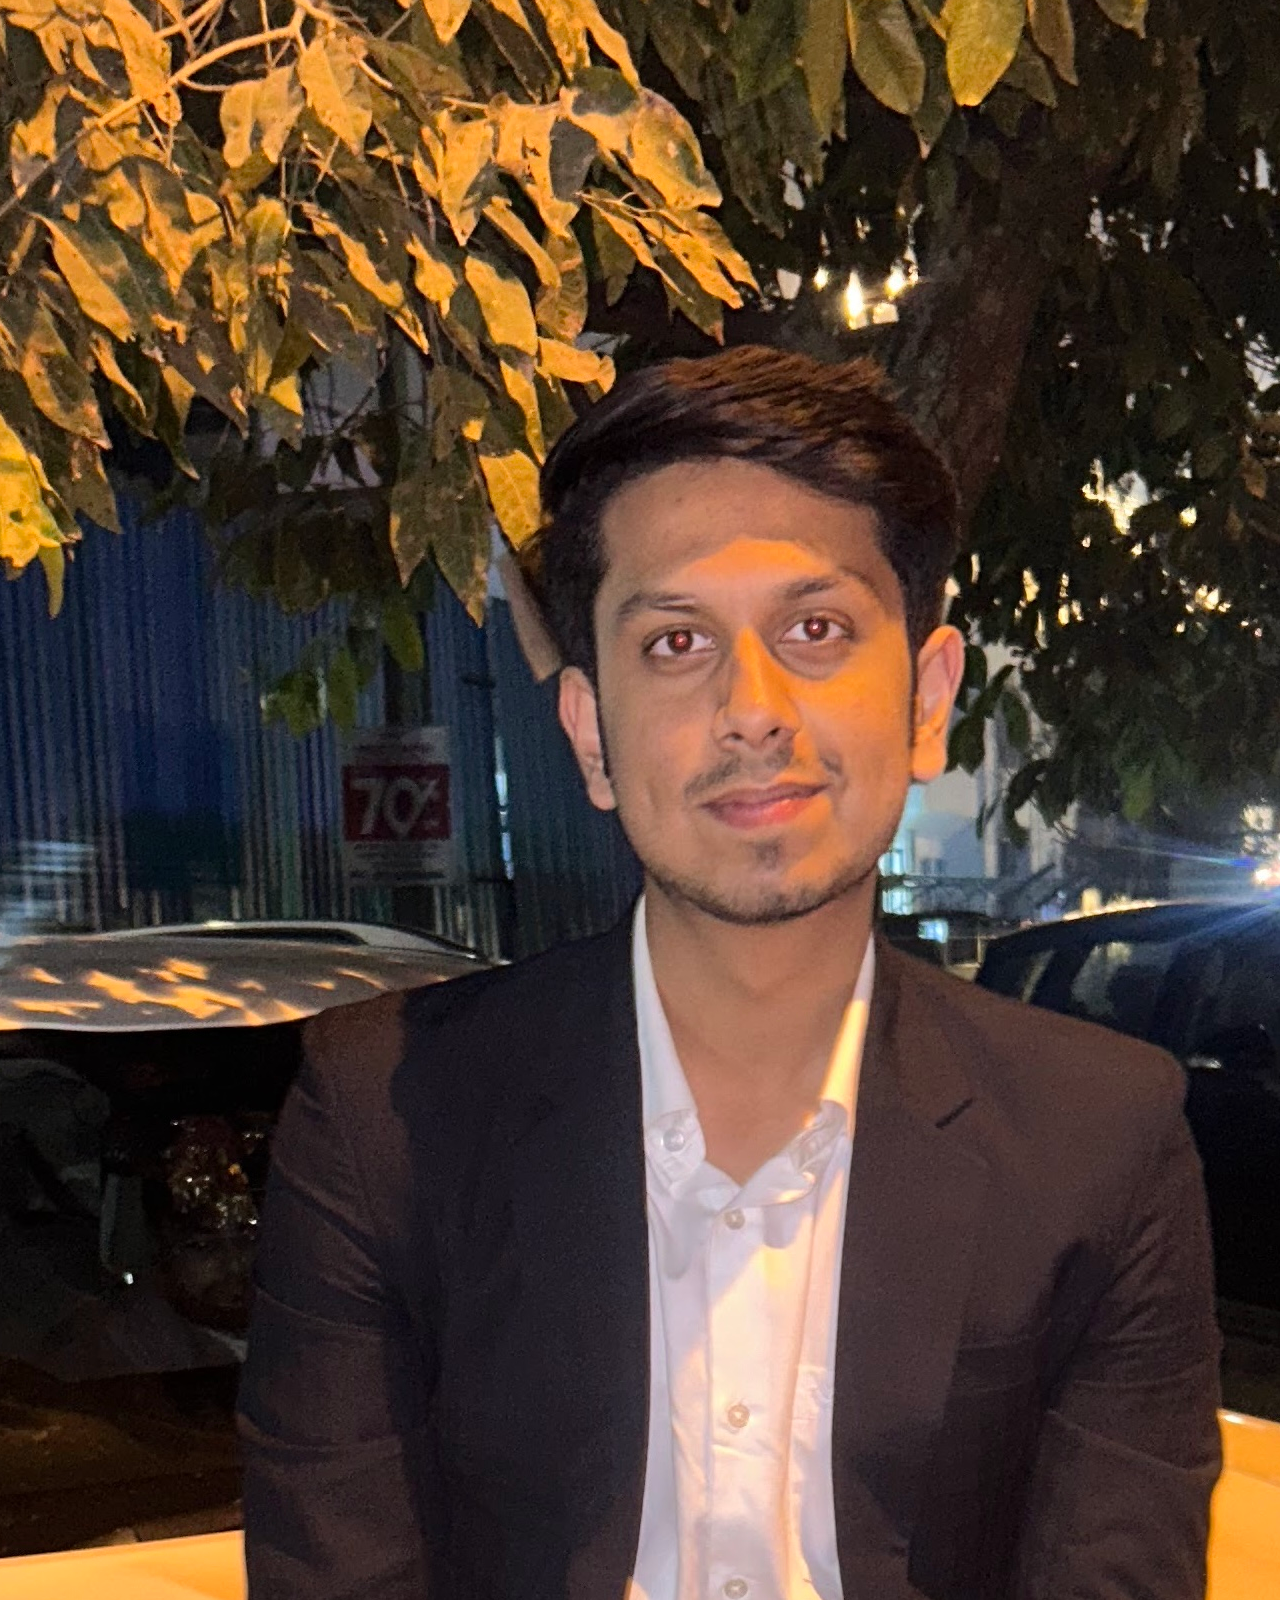
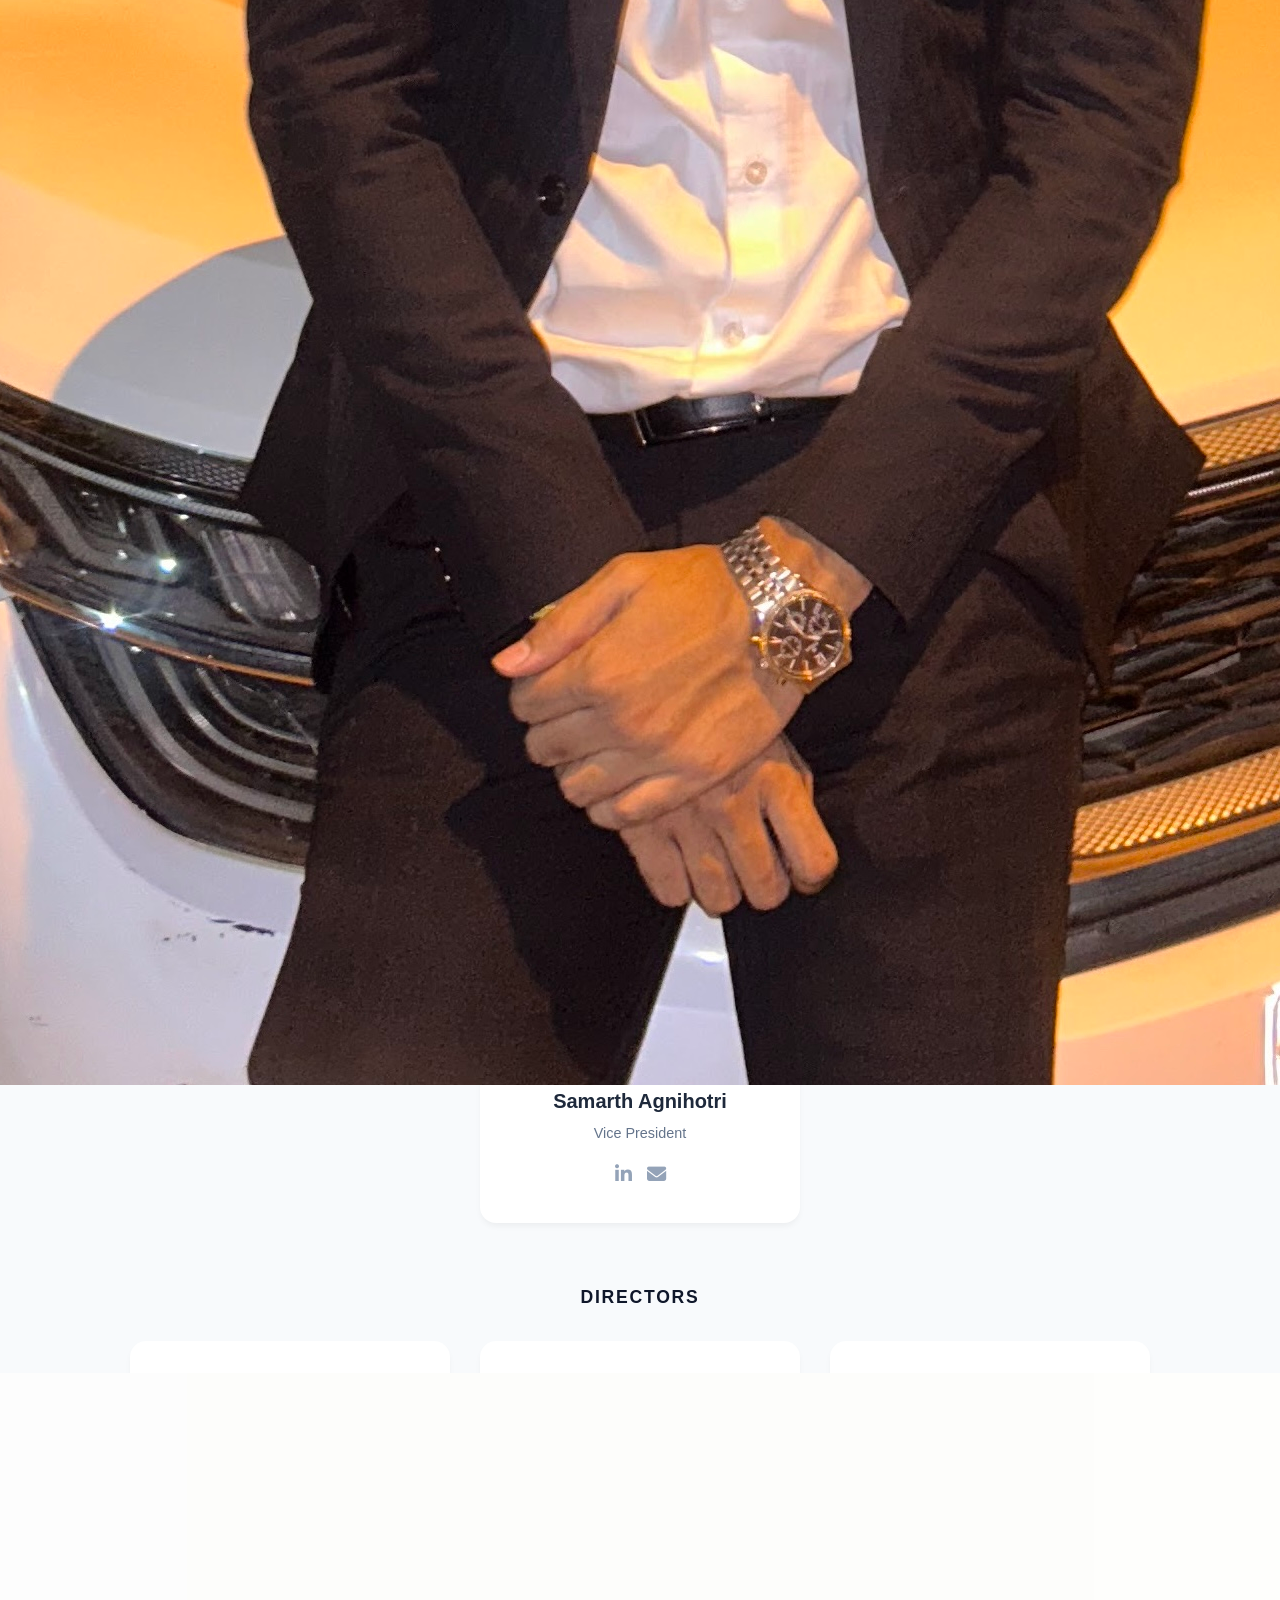
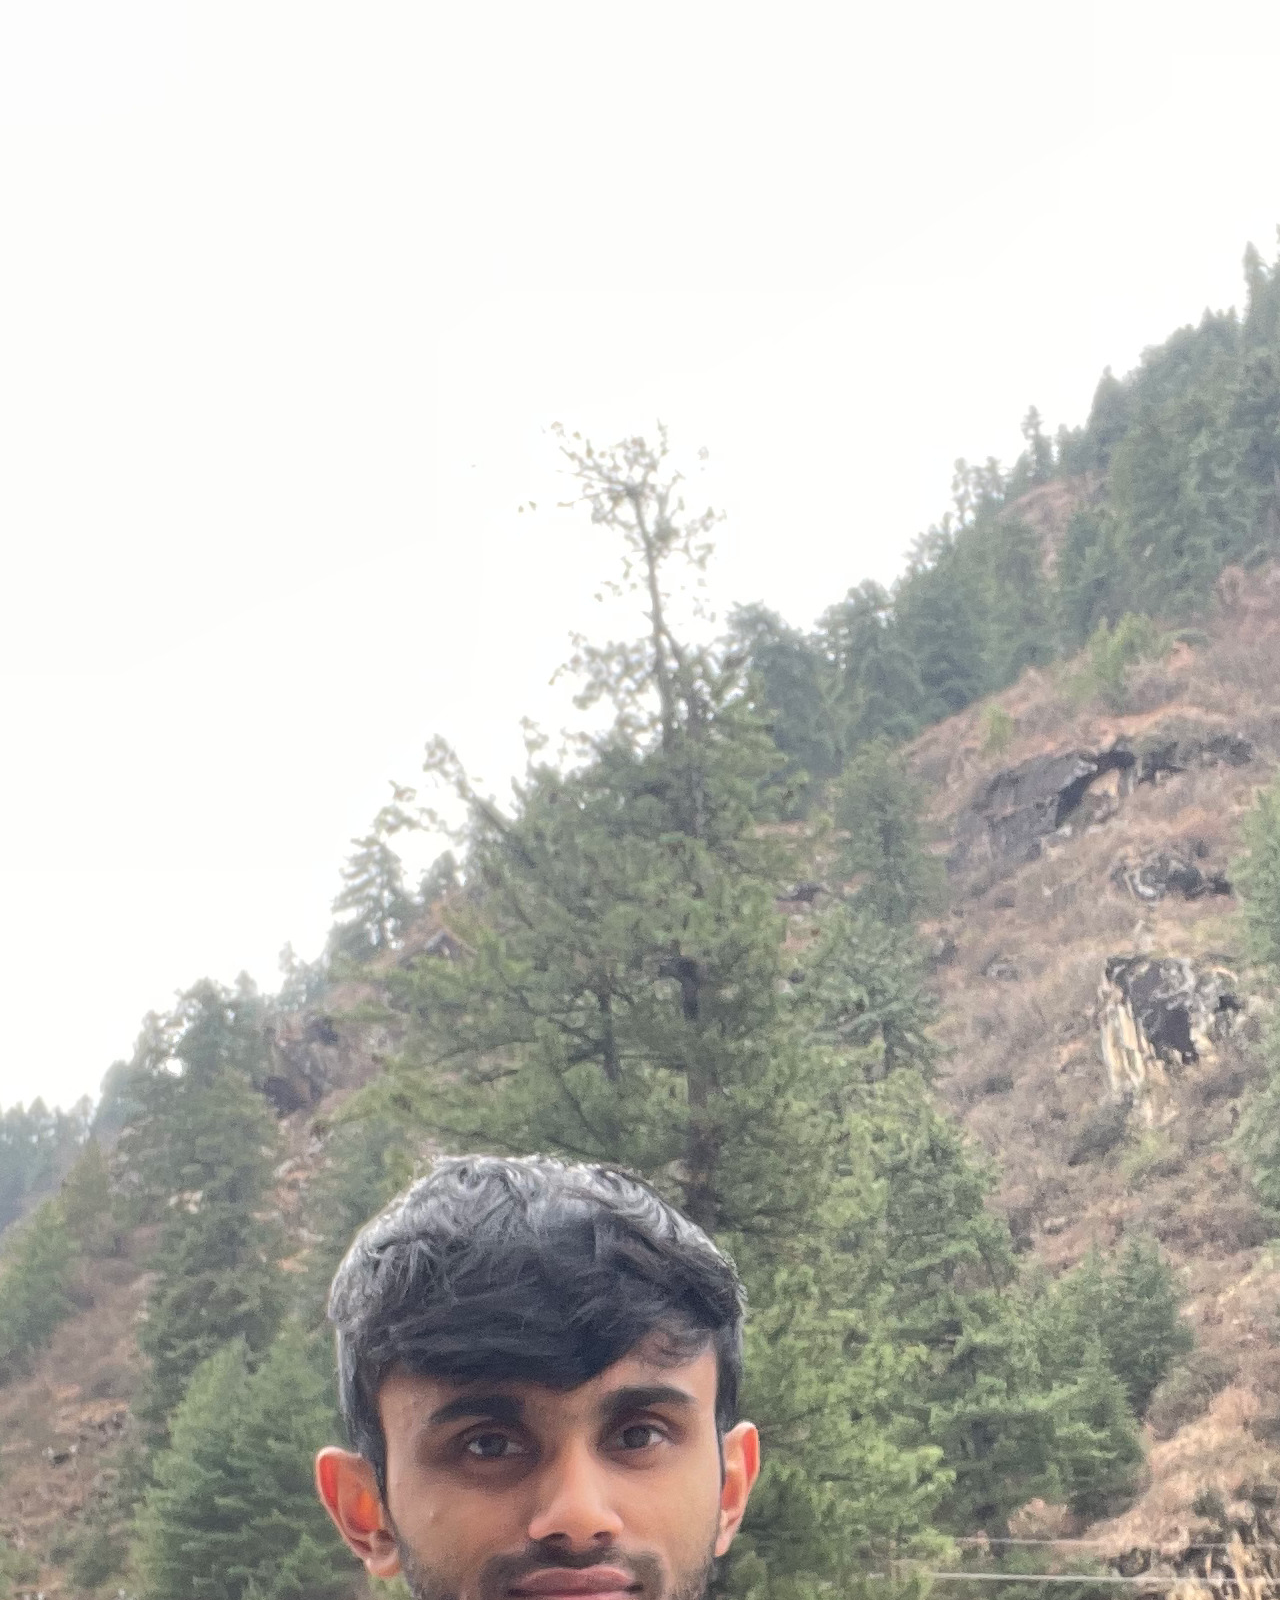
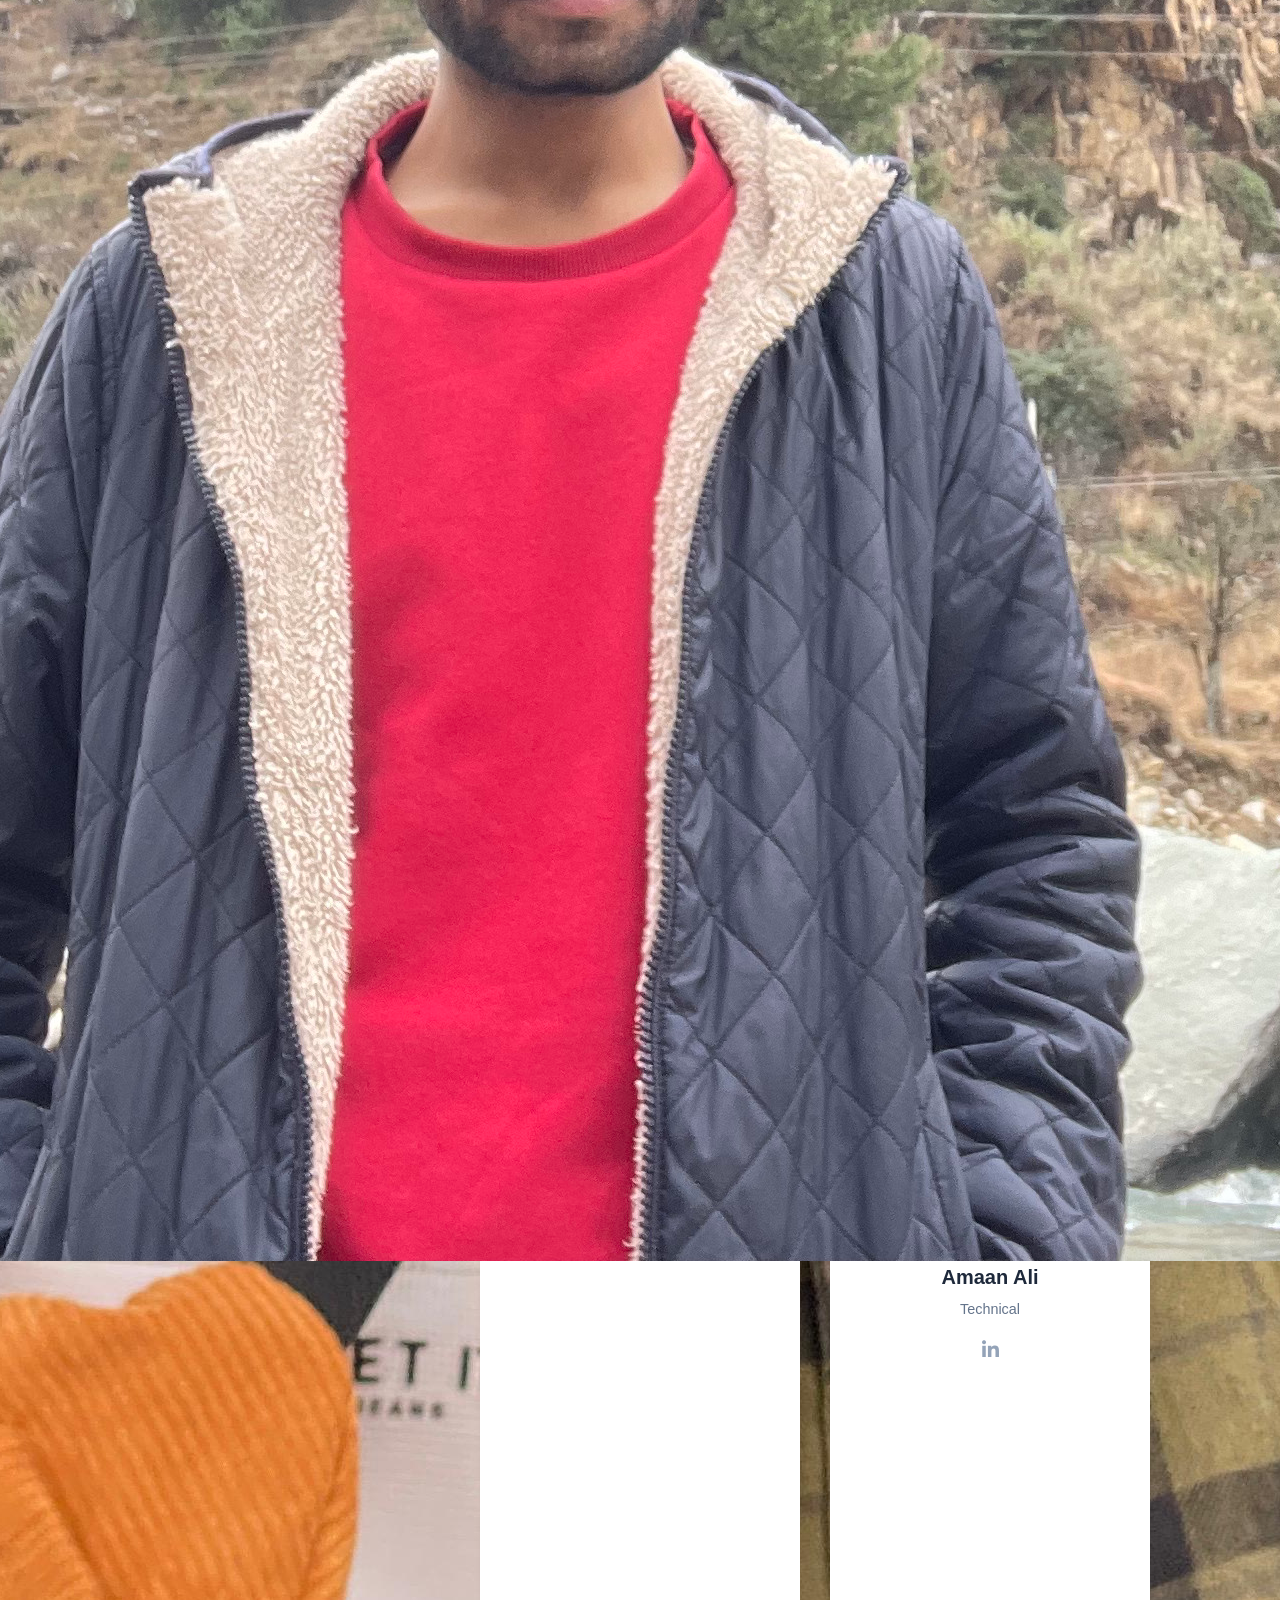
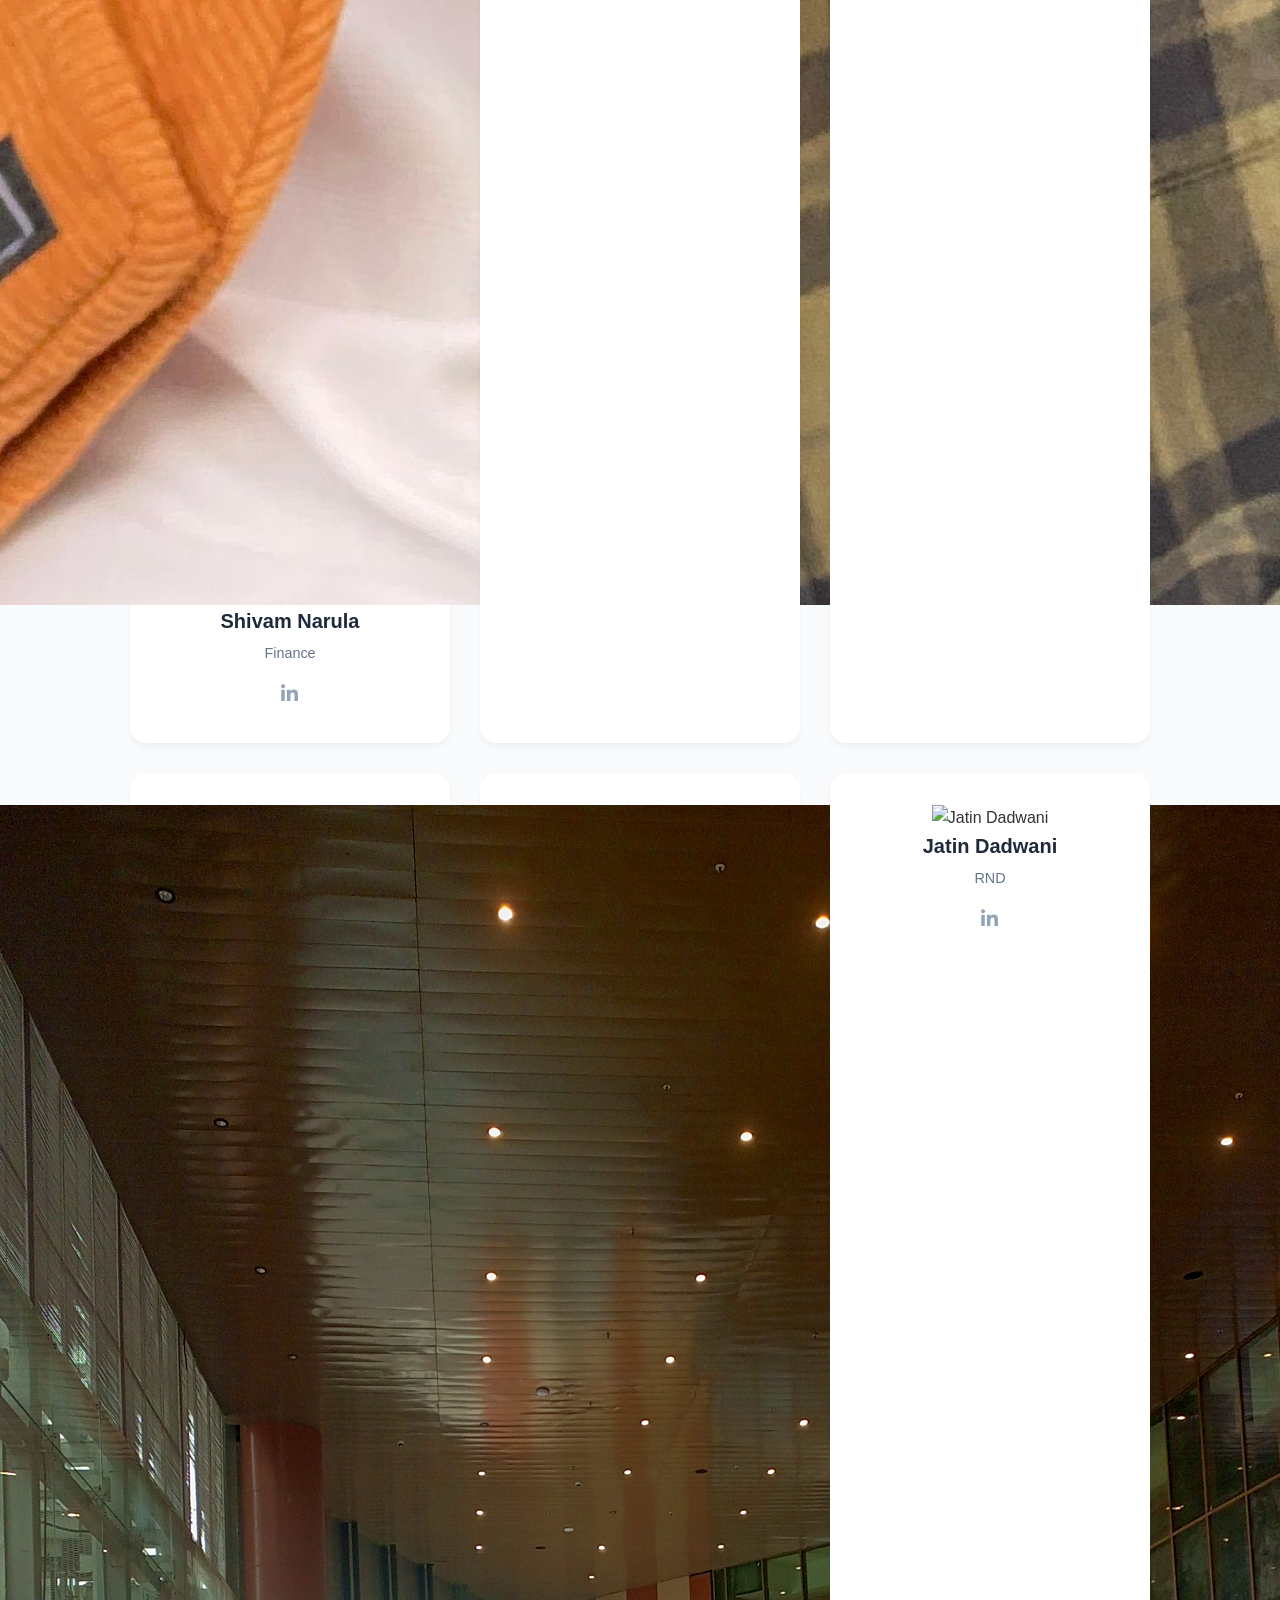
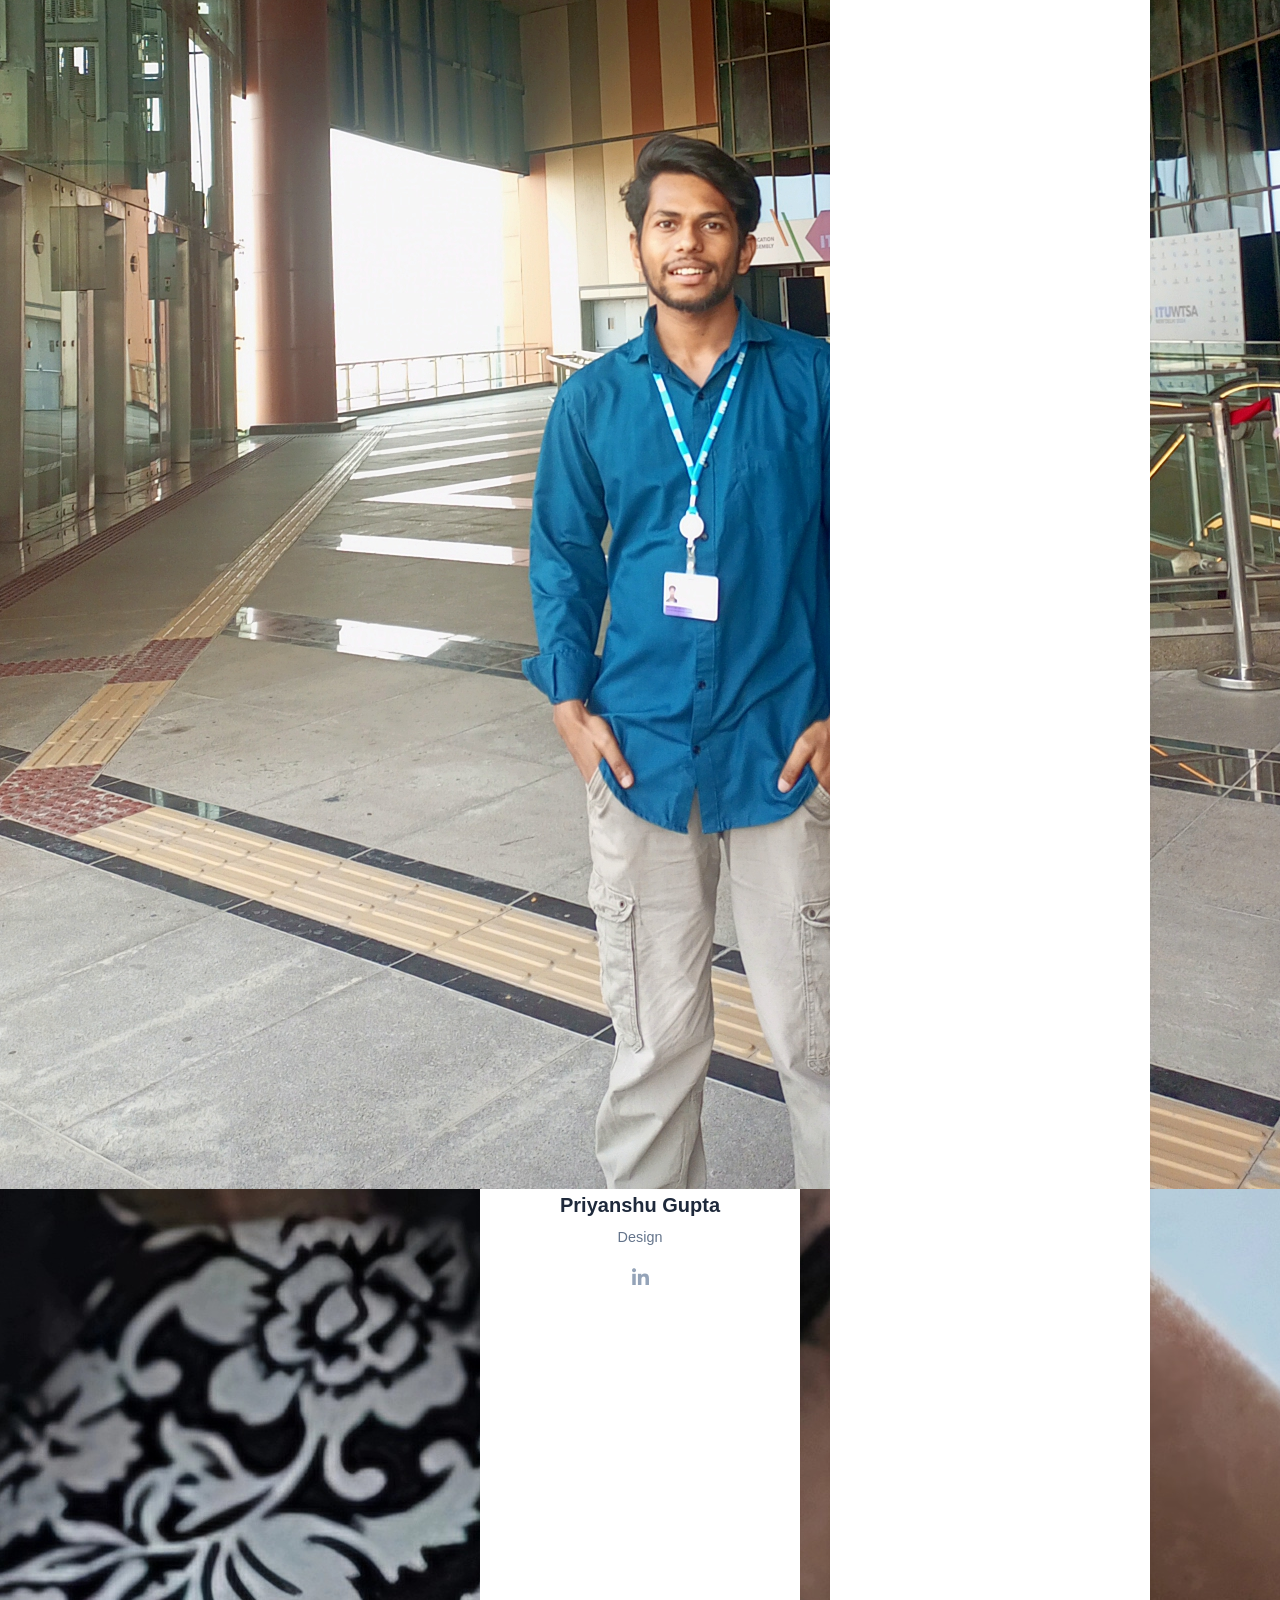
==== commit 3d5244fb: "Enhance team section and mobile menu functionality Updated team member images and roles in the HTML " ====
--- a/index.html
+++ b/index.html
@@ -6,6 +6,9 @@
     <title>Enactus NSUT - Team</title>
     <link rel="stylesheet" href="style.css">
     <link rel="stylesheet" href="https://cdnjs.cloudflare.com/ajax/libs/font-awesome/6.4.0/css/all.min.css">
+    <link rel="preconnect" href="https://fonts.googleapis.com">
+    <link rel="preconnect" href="https://fonts.gstatic.com" crossorigin>
+    <link href="https://fonts.googleapis.com/css2?family=Inter:wght@400;500;600&family=Poppins:wght@600;700;800&display=swap" rel="stylesheet">
 </head>
 <body>
 
@@ -14,6 +17,11 @@
         <a href="#" class="nav-logo">
             <img src="enacLogo.jpg" alt="Enactus NSUT Logo">
         </a>
+
+        <div class="menu-toggle" id="mobile-menu">
+            <i class="fas fa-bars"></i>
+        </div>
+
         <nav>
             <ul class="nav-links">
                 <li><a href="#">HOME</a></li>
@@ -36,7 +44,7 @@
                 <h2 class="category-title">PRESIDENTS</h2>
                 <div class="team-cards-grid">
                     <div class="team-card">
-                        <div class="card-image"><img src="Images/kirtan.JPG" alt="Kirtan Gupta"></div>
+                        <img src="Images/kirtan.JPG" alt="Kirtan Gupta" class="card-image-rect">
                         <div class="card-content">
                             <h3>Kirtan Gupta</h3>
                             <p class="role">President</p>
@@ -48,8 +56,8 @@
                         </div>
                     </div>
                     <div class="team-card">
-                        <div class="card-image"><img src="Images/garv.jpg" alt="Garv Mittal"></div>
-                        <div class="card-content" >
+                        <img src="Images/garv.jpg" alt="Garv Mittal" class="card-image-rect">
+                        <div class="card-content">
                             <h3>Garv Mittal</h3>
                             <p class="role">President</p>
                             <div class="social-links">
@@ -66,39 +74,43 @@
                 <h2 class="category-title">VICE PRESIDENTS</h2>
                 <div class="team-cards-grid">
                     <div class="team-card">
-                        <div class="card-image"><img src="Images/medhaansh.jpg" alt="Medhaansh Juneja"></div>
-                        <div class="card-content">
-                            <h3>Medhaansh Juneja</h3><p class="role">Vice President</p>
-                            <div class="social-links">
-                                <a href="#" class="social-icon"><i class="fab fa-linkedin-in"></i></a>
-                                <a href="#" class="social-icon"><i class="fas fa-envelope"></i></a>
-                            </div>
-                        </div>
-                    </div>
-                    <div class="team-card">
-                        <div class="card-image"><img src="Images/aman.jpg" alt="Aman Malhotra"></div>
-                        <div class="card-content">
-                            <h3>Aman Malhotra</h3><p class="role">Vice President</p>
-                            <div class="social-links">
-                                <a href="#" class="social-icon"><i class="fab fa-linkedin-in"></i></a>
-                                <a href="#" class="social-icon"><i class="fas fa-envelope"></i></a>
-                            </div>
-                        </div>
-                    </div>
-                    <div class="team-card">
-                        <div class="card-image"><img src="Images/aditi.jpg" alt="Aditi Gupta"></div>
-                        <div class="card-content">
-                            <h3>Aditi Gupta</h3><p class="role">Vice President</p>
-                            <div class="social-links">
-                                <a href="#" class="social-icon"><i class="fab fa-linkedin-in"></i></a>
-                                <a href="#" class="social-icon"><i class="fas fa-envelope"></i></a>
-                            </div>
-                        </div>
-                    </div>
-                    <div class="team-card">
-                        <div class="card-image"><img src="Images/samarth.JPG" alt="Samarth Agnihotri"></div>
-                        <div class="card-content">
-                            <h3>Samarth Agnihotri</h3><p class="role">Vice President</p>
+                        <img src="Images/medhaansh.jpg" alt="Medhaansh Juneja" class="card-image-rect">
+                        <div class="card-content">
+                            <h3>Medhaansh Juneja</h3>
+                            <p class="role">Vice President</p>
+                            <div class="social-links">
+                                <a href="#" class="social-icon"><i class="fab fa-linkedin-in"></i></a>
+                                <a href="#" class="social-icon"><i class="fas fa-envelope"></i></a>
+                            </div>
+                        </div>
+                    </div>
+                    <div class="team-card">
+                        <img src="Images/aman.jpg" alt="Aman Malhotra" class="card-image-rect">
+                        <div class="card-content">
+                            <h3>Aman Malhotra</h3>
+                            <p class="role">Vice President</p>
+                            <div class="social-links">
+                                <a href="#" class="social-icon"><i class="fab fa-linkedin-in"></i></a>
+                                <a href="#" class="social-icon"><i class="fas fa-envelope"></i></a>
+                            </div>
+                        </div>
+                    </div>
+                    <div class="team-card">
+                        <img src="Images/aditi.jpg" alt="Aditi Gupta" class="card-image-rect">
+                        <div class="card-content">
+                            <h3>Aditi Gupta</h3>
+                            <p class="role">Vice President</p>
+                            <div class="social-links">
+                                <a href="#" class="social-icon"><i class="fab fa-linkedin-in"></i></a>
+                                <a href="#" class="social-icon"><i class="fas fa-envelope"></i></a>
+                            </div>
+                        </div>
+                    </div>
+                    <div class="team-card">
+                        <img src="Images/samarth.JPG" alt="Samarth Agnihotri" class="card-image-rect">
+                        <div class="card-content">
+                            <h3>Samarth Agnihotri</h3>
+                            <p class="role">Vice President</p>
                             <div class="social-links">
                                 <a href="#" class="social-icon"><i class="fab fa-linkedin-in"></i></a>
                                 <a href="#" class="social-icon"><i class="fas fa-envelope"></i></a>
@@ -109,97 +121,61 @@
             </div>
 
             <div class="category-block">
-                <h2 class="category-title">FINANCE</h2>
+                <h2 class="category-title">DIRECTORS</h2>
                 <div class="team-cards-grid">
                     <div class="team-card">
-                        <div class="card-image"><img src="Images/shivam.jpg" alt="Shivam Narula"></div>
-                        <div class="card-content">
-                            <h3>Shivam Narula</h3><p class="role">Finance Director</p>
-                            <div class="social-links"><a href="#" class="social-icon"><i class="fab fa-linkedin-in"></i></a></div>
-                        </div>
-                    </div>
-                </div>
-            </div>
-
-            <div class="category-block">
-                <h2 class="category-title">COLLABORATIVE</h2>
-                <div class="team-cards-grid">
-                    <div class="team-card">
-                        <div class="card-image"><img src="Images/kunjal.jpg" alt="Kunjal Das"></div>
-                        <div class="card-content">
-                            <h3>Kunjal Das</h3><p class="role">Collaboration Director</p>
-                            <div class="social-links"><a href="#" class="social-icon"><i class="fab fa-linkedin-in"></i></a></div>
-                        </div>
-                    </div>
-                </div>
-            </div>
-
-            <div class="category-block">
-                <h2 class="category-title">TECHNICAL</h2>
-                <div class="team-cards-grid">
-                    <div class="team-card">
-                        <div class="card-image"><img src="Images/Amaan.jpg" alt="Amaan Ali"></div>
-                        <div class="card-content">
-                            <h3>Amaan Ali</h3><p class="role">Technical Director</p>
-                            <div class="social-links"><a href="#" class="social-icon"><i class="fab fa-linkedin-in"></i></a></div>
-                        </div>
-                    </div>
-                    <div class="team-card">
-                        <div class="card-image"><img src="Images/samridhi.jpg" alt="Samridhi Nasa"></div>
-                        <div class="card-content">
-                            <h3>Samridhi Nasa</h3><p class="role">Technical Director</p>
-                            <div class="social-links"><a href="#" class="social-icon"><i class="fab fa-linkedin-in"></i></a></div>
-                        </div>
-                    </div>
-                </div>
-            </div>
-
-            <div class="category-block">
-                <h2 class="category-title">DESIGN</h2>
-                <div class="team-cards-grid">
-                    <div class="team-card">
-                        <div class="card-image"><img src="Images/priyanshu.jpg" alt="Priyanshu Gupta"></div>
-                        <div class="card-content">
-                            <h3>Priyanshu Gupta</h3><p class="role">Design Director</p>
-                            <div class="social-links"><a href="#" class="social-icon"><i class="fab fa-linkedin-in"></i></a></div>
-                        </div>
-                    </div>
-                </div>
-            </div>
-
-            <div class="category-block">
-                <h2 class="category-title">RND</h2>
-                <div class="team-cards-grid">
-                    <div class="team-card">
-                        <div class="card-image"><img src="Images/jatin.jpg" alt="Jatin Dadwani"></div>
-                        <div class="card-content">
-                            <h3>Jatin Dadwani</h3><p class="role">RND Director</p>
-                            <div class="social-links"><a href="#" class="social-icon"><i class="fab fa-linkedin-in"></i></a></div>
-                        </div>
-                    </div>
-                </div>
-            </div>
-
-            <div class="category-block">
-                <h2 class="category-title">PROMOTION</h2>
-                <div class="team-cards-grid">
-                    <div class="team-card">
-                        <div class="card-image"><img src="Images/taniya.jpeg" alt="Taniya Maheshwari"></div>
-                        <div class="card-content">
-                            <h3>Taniya Maheshwari</h3><p class="role">Promotion Director</p>
-                            <div class="social-links"><a href="#" class="social-icon"><i class="fab fa-linkedin-in"></i></a></div>
-                        </div>
-                    </div>
-                </div>
-            </div>
-
-            <div class="category-block">
-                <h2 class="category-title">OPERATIONS</h2>
-                <div class="team-cards-grid">
-                    <div class="team-card">
-                        <div class="card-image"><img src="Images/ayush.jpg" alt="Ayush Kumar"></div>
-                        <div class="card-content">
-                            <h3>Ayush Kumar</h3><p class="role">Operations Director</p>
+                        <img src="Images/shivam.jpg" alt="Shivam Narula" class="card-image-rect">
+                        <div class="card-content">
+                            <h3>Shivam Narula</h3><p class="role">Finance</p>
+                            <div class="social-links"><a href="#" class="social-icon"><i class="fab fa-linkedin-in"></i></a></div>
+                        </div>
+                    </div>
+                    <div class="team-card">
+                        <img src="Images/kunjal.jpg" alt="Kunjal Das" class="card-image-rect">
+                        <div class="card-content">
+                            <h3>Kunjal Das</h3><p class="role">Collaboration</p>
+                            <div class="social-links"><a href="#" class="social-icon"><i class="fab fa-linkedin-in"></i></a></div>
+                        </div>
+                    </div>
+                    <div class="team-card">
+                        <img src="Images/Amaan.jpg" alt="Amaan Ali" class="card-image-rect">
+                        <div class="card-content">
+                            <h3>Amaan Ali</h3><p class="role">Technical</p>
+                            <div class="social-links"><a href="#" class="social-icon"><i class="fab fa-linkedin-in"></i></a></div>
+                        </div>
+                    </div>
+                    <div class="team-card">
+                        <img src="Images/samridhi.jpg" alt="Samridhi Nasa" class="card-image-rect">
+                        <div class="card-content">
+                            <h3>Samridhi Nasa</h3><p class="role">Technical</p>
+                            <div class="social-links"><a href="#" class="social-icon"><i class="fab fa-linkedin-in"></i></a></div>
+                        </div>
+                    </div>
+                    <div class="team-card">
+                        <img src="Images/priyanshu.jpg" alt="Priyanshu Gupta" class="card-image-rect">
+                        <div class="card-content">
+                            <h3>Priyanshu Gupta</h3><p class="role">Design</p>
+                            <div class="social-links"><a href="#" class="social-icon"><i class="fab fa-linkedin-in"></i></a></div>
+                        </div>
+                    </div>
+                    <div class="team-card">
+                        <img src="Images/jatin.jpg" alt="Jatin Dadwani" class="card-image-rect">
+                        <div class="card-content">
+                            <h3>Jatin Dadwani</h3><p class="role">RND</p>
+                            <div class="social-links"><a href="#" class="social-icon"><i class="fab fa-linkedin-in"></i></a></div>
+                        </div>
+                    </div>
+                    <div class="team-card">
+                        <img src="Images/taniya.jpeg" alt="Taniya Maheshwari" class="card-image-rect">
+                        <div class="card-content">
+                            <h3>Taniya Maheshwari</h3><p class="role">Promotion</p>
+                            <div class="social-links"><a href="#" class="social-icon"><i class="fab fa-linkedin-in"></i></a></div>
+                        </div>
+                    </div>
+                    <div class="team-card">
+                        <img src="Images/ayush.jpg" alt="Ayush Kumar" class="card-image-rect">
+                        <div class="card-content">
+                            <h3>Ayush Kumar</h3><p class="role">Operations</p>
                             <div class="social-links"><a href="#" class="social-icon"><i class="fab fa-linkedin-in"></i></a></div>
                         </div>
                     </div>
@@ -252,5 +228,21 @@
     </div>
 </footer>
 
+<script>
+    const mobileMenu = document.getElementById('mobile-menu');
+    const navLinks = document.querySelector('.nav-links');
+    const icon = mobileMenu.querySelector('i');
+
+    mobileMenu.addEventListener('click', () => {
+        navLinks.classList.toggle('nav-active');
+        if (navLinks.classList.contains('nav-active')) {
+            icon.classList.remove('fa-bars');
+            icon.classList.add('fa-times');
+        } else {
+            icon.classList.remove('fa-times');
+            icon.classList.add('fa-bars');
+        }
+    });
+</script>
 </body>
 </html>
